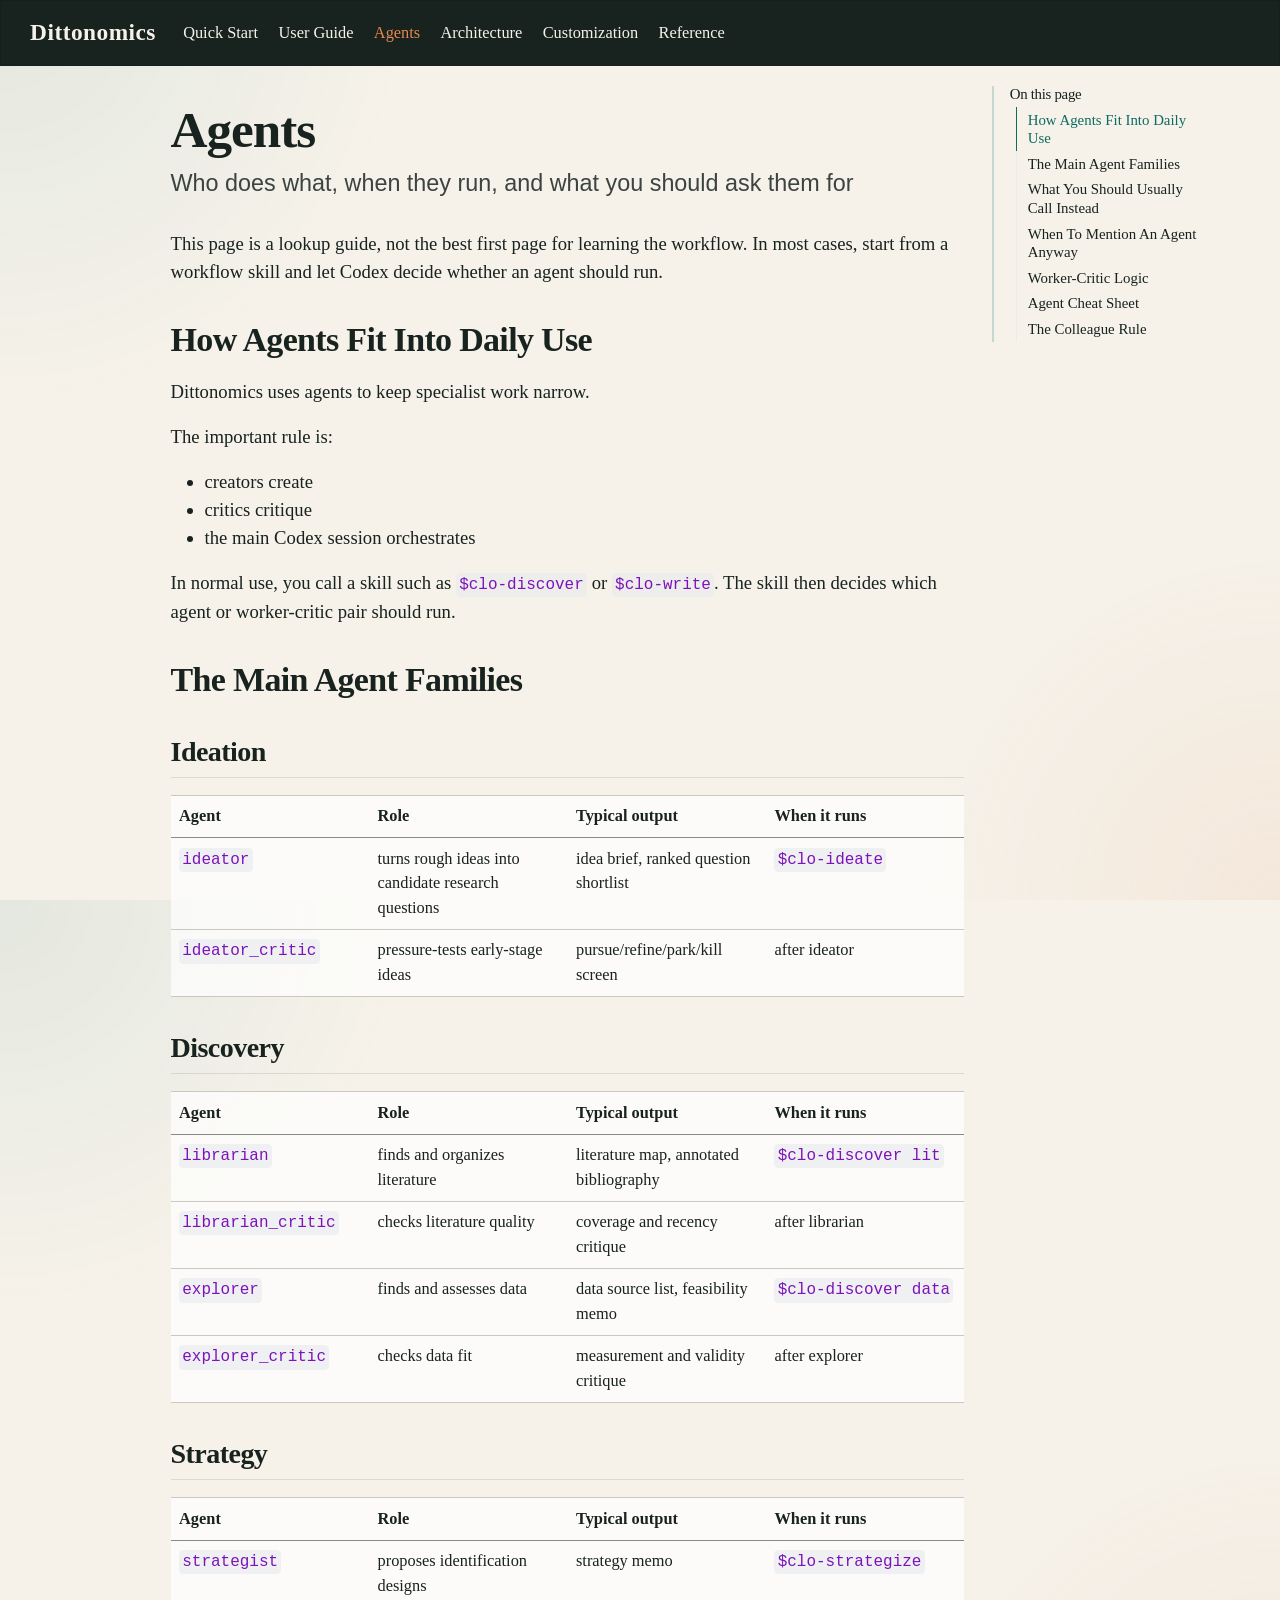
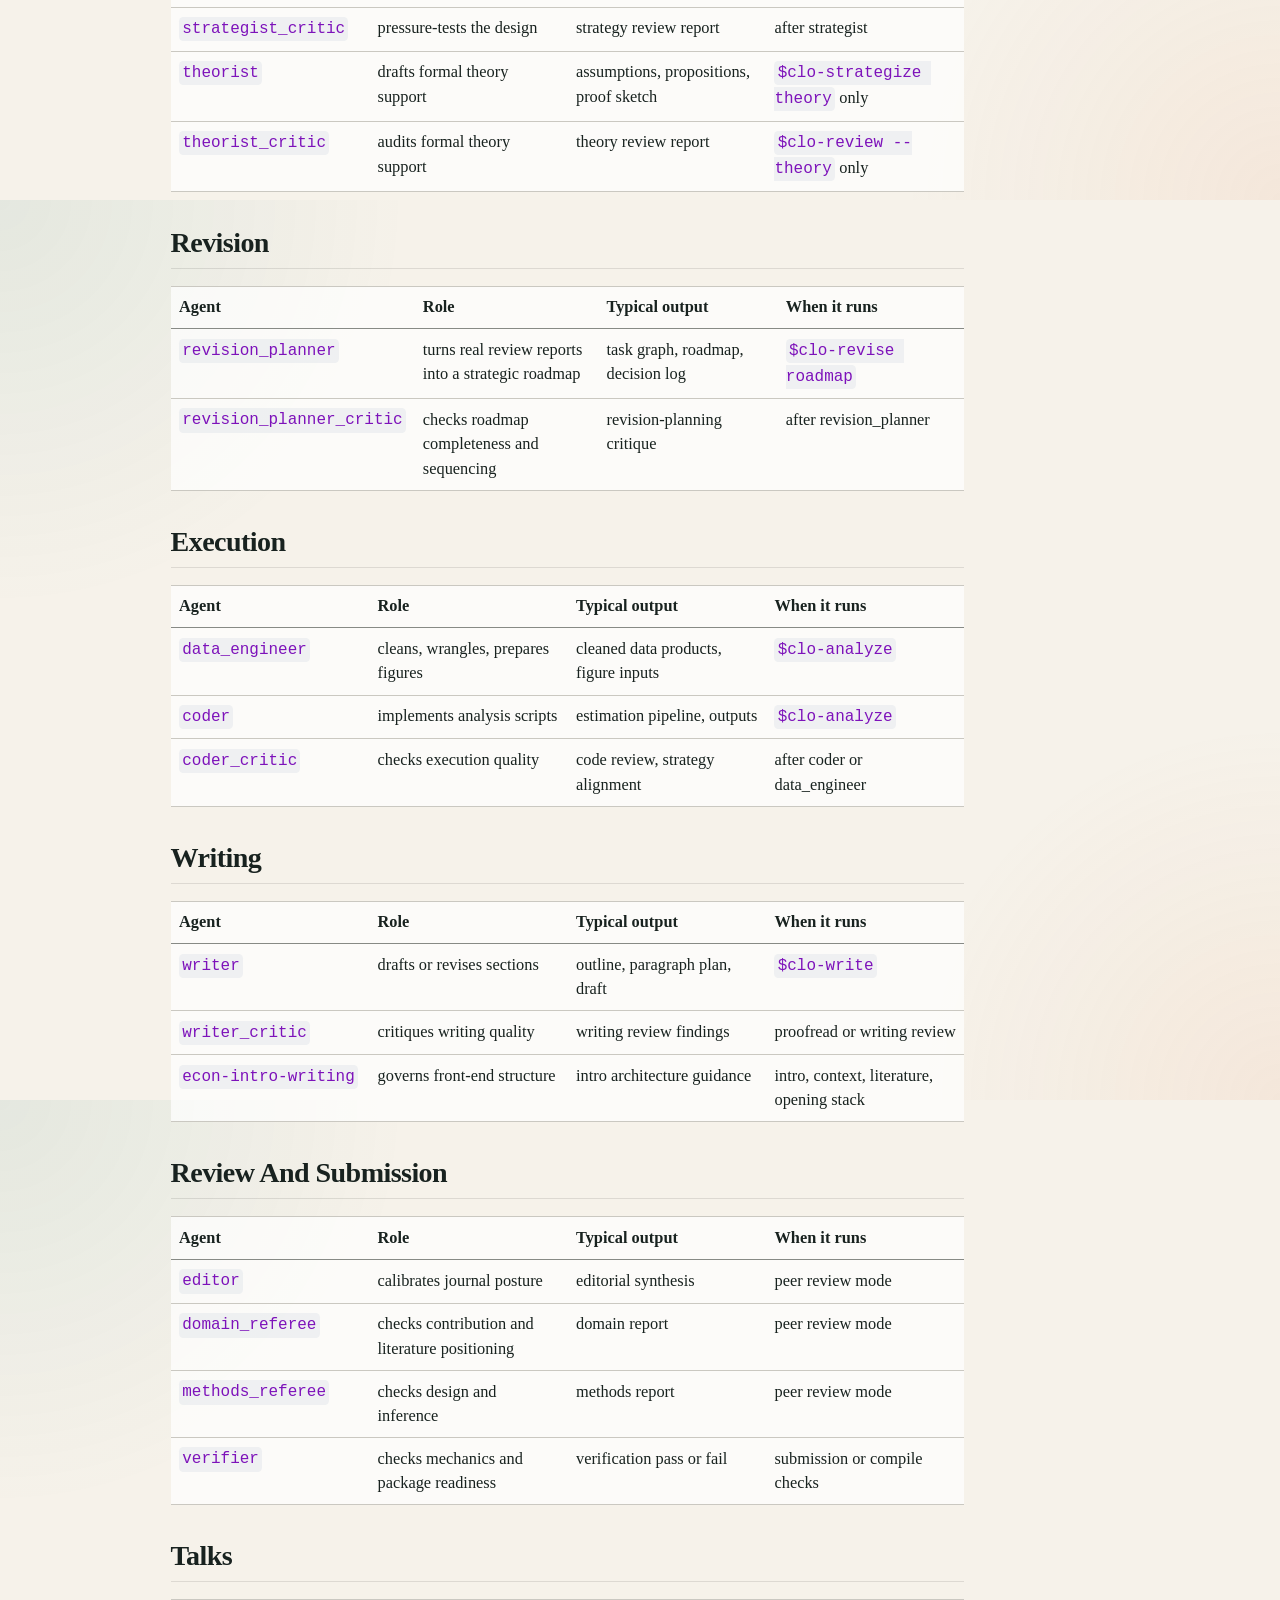
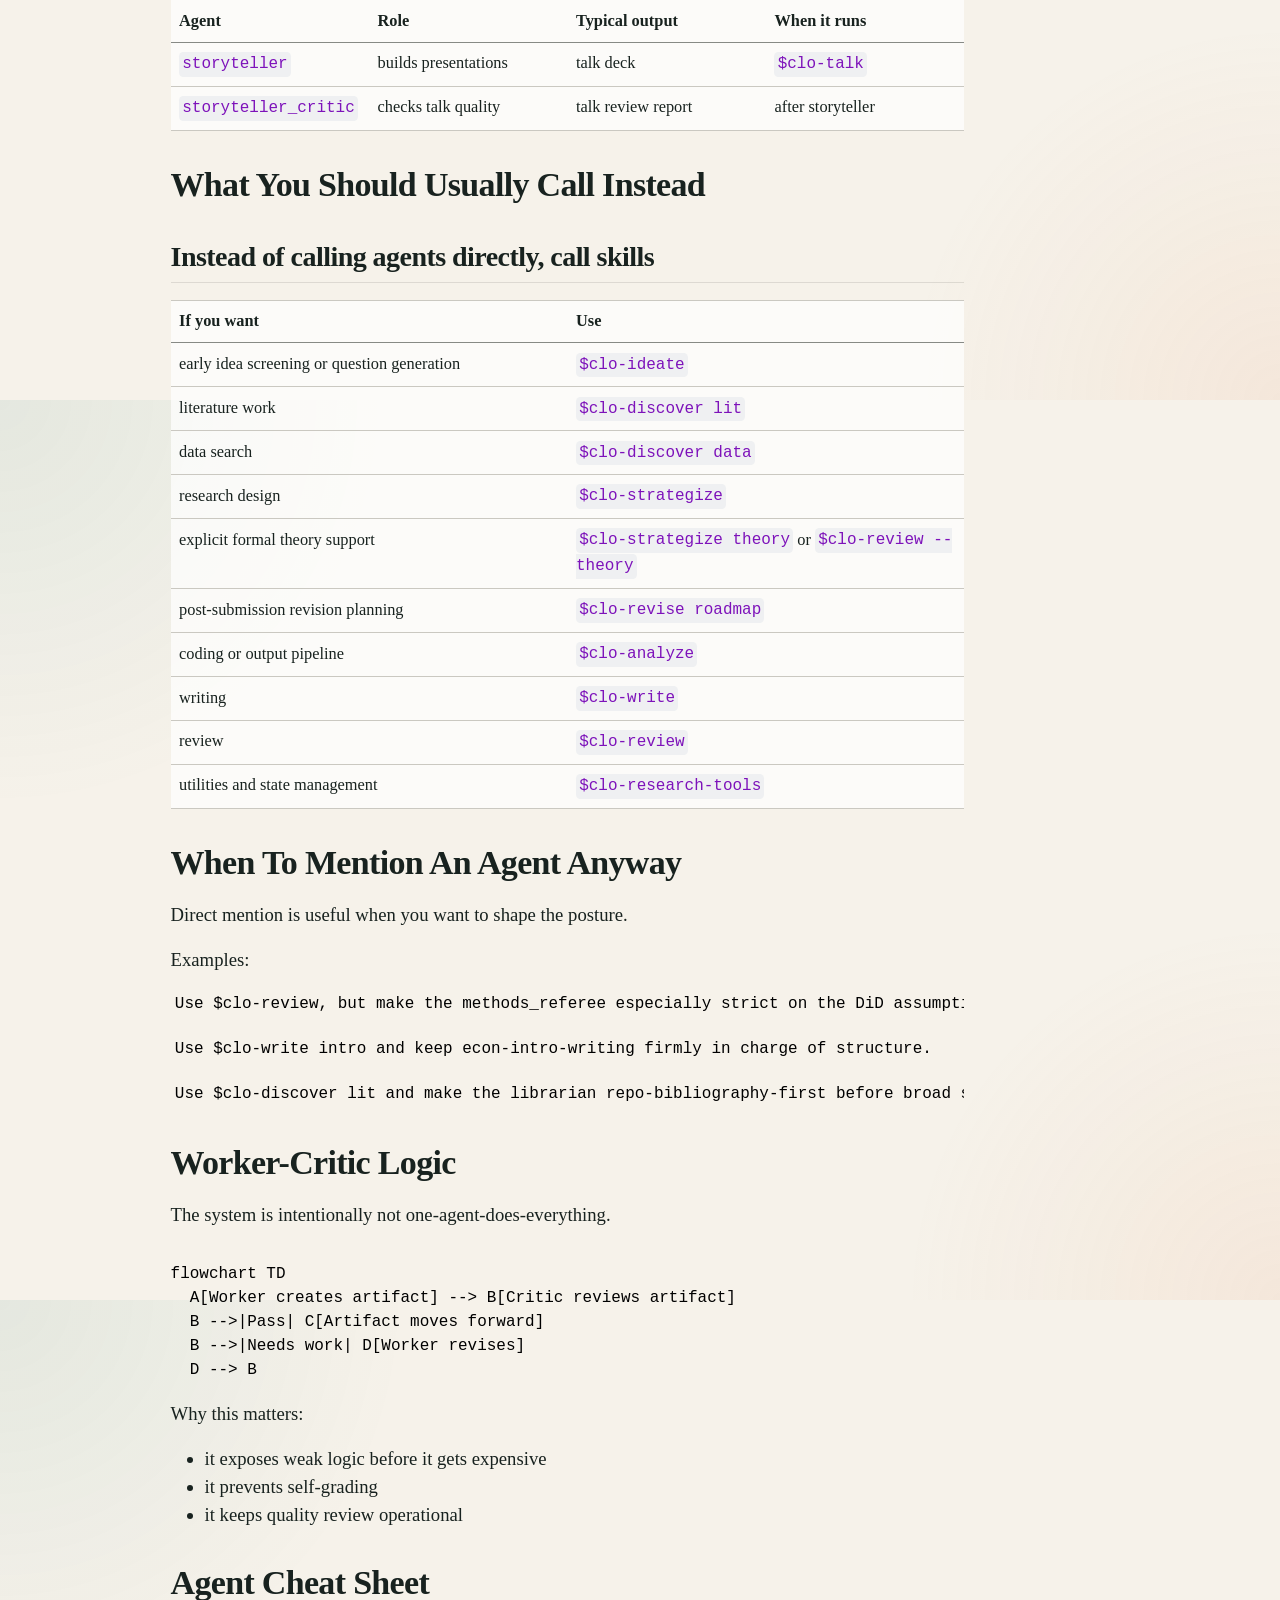
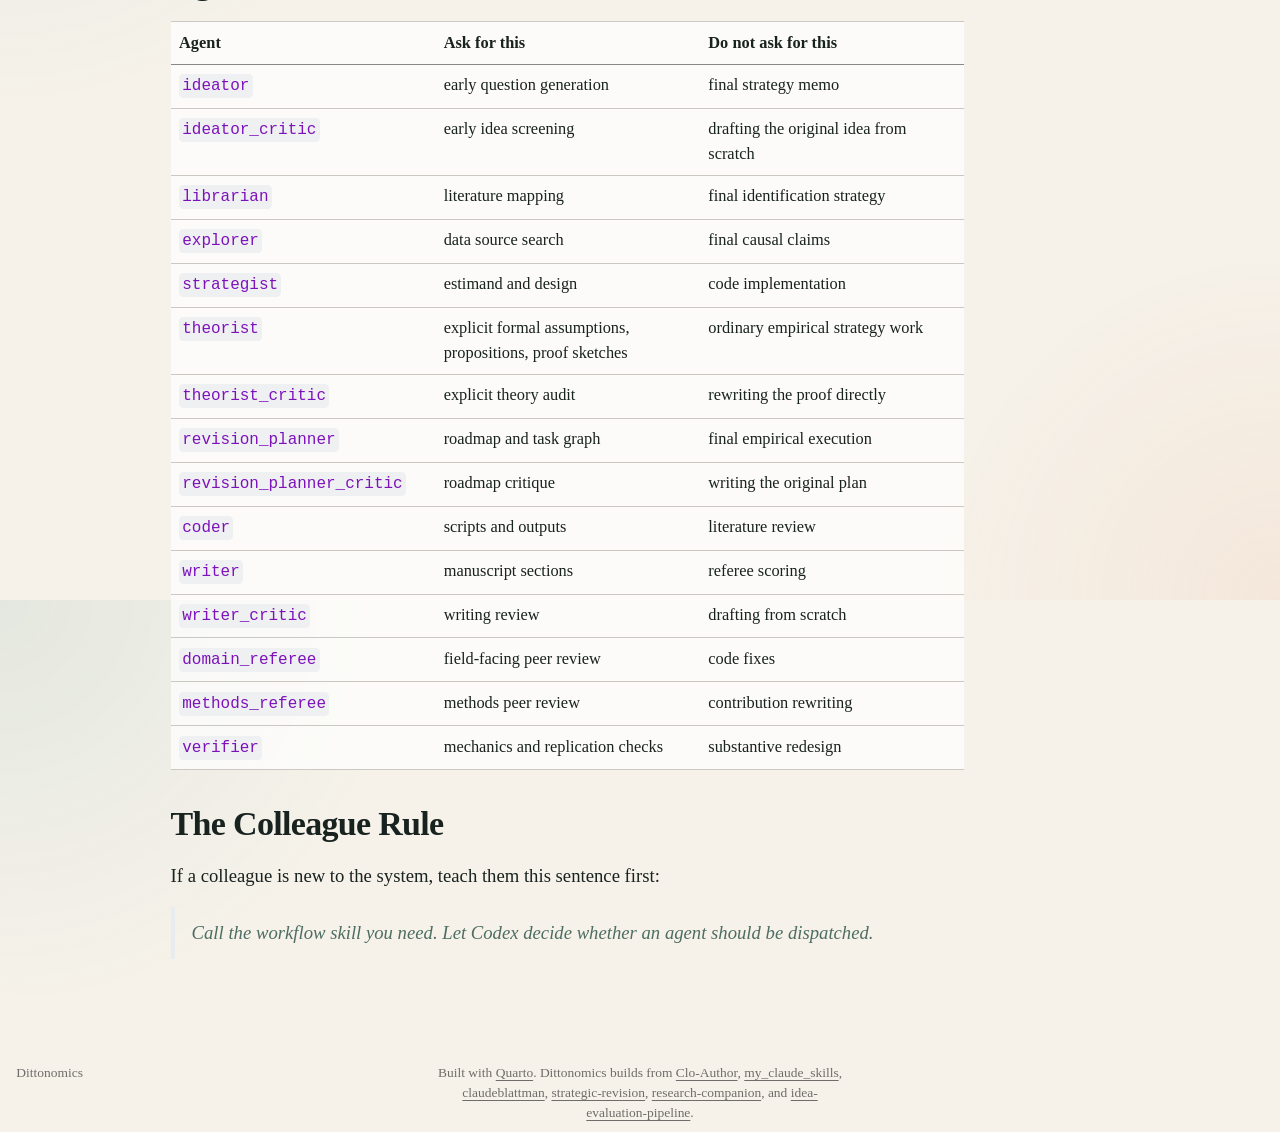
==== docs/agents.html @ f36717cc "workflow: sync useful clo-author 26.05 updates" ====
<!DOCTYPE html>
<html xmlns="http://www.w3.org/1999/xhtml" lang="en" xml:lang="en"><head>

<meta charset="utf-8">
<meta name="generator" content="quarto-1.9.36">

<meta name="viewport" content="width=device-width, initial-scale=1.0, user-scalable=yes">


<title>Agents – Dittonomics</title>
<style>
/* Default styles provided by pandoc.
** See https://pandoc.org/MANUAL.html#variables-for-html for config info.
*/
code{white-space: pre-wrap;}
span.smallcaps{font-variant: small-caps;}
div.columns{display: flex; gap: min(4vw, 1.5em);}
div.column{flex: auto; overflow-x: auto;}
div.hanging-indent{margin-left: 1.5em; text-indent: -1.5em;}
ul.task-list{list-style: none;}
ul.task-list li input[type="checkbox"] {
  width: 0.8em;
  margin: 0 0.8em 0.2em -1em; /* quarto-specific, see https://github.com/quarto-dev/quarto-cli/issues/4556 */ 
  vertical-align: middle;
}
</style>


<script src="site_libs/quarto-nav/quarto-nav.js"></script>
<script src="site_libs/quarto-nav/headroom.min.js"></script>
<script src="site_libs/clipboard/clipboard.min.js"></script>
<script src="site_libs/quarto-search/autocomplete.umd.js"></script>
<script src="site_libs/quarto-search/fuse.min.js"></script>
<script src="site_libs/quarto-search/quarto-search.js"></script>
<meta name="quarto:offset" content="./">
<script src="site_libs/quarto-html/quarto.js" type="module"></script>
<script src="site_libs/quarto-html/tabsets/tabsets.js" type="module"></script>
<script src="site_libs/quarto-html/popper.min.js"></script>
<script src="site_libs/quarto-html/tippy.umd.min.js"></script>
<script src="site_libs/quarto-html/anchor.min.js"></script>
<link href="site_libs/quarto-html/tippy.css" rel="stylesheet">
<link href="site_libs/quarto-html/quarto-syntax-highlighting-845c23b38eaddc0f92fda52bfe77a8c8.css" rel="stylesheet" id="quarto-text-highlighting-styles">
<script src="site_libs/bootstrap/bootstrap.min.js"></script>
<link href="site_libs/bootstrap/bootstrap-icons.css" rel="stylesheet">
<link href="site_libs/bootstrap/bootstrap-f2544b522ae4f90207191d434467a2a9.min.css" rel="stylesheet" append-hash="true" id="quarto-bootstrap" data-mode="light">
<script id="quarto-search-options" type="application/json">{
  "location": "navbar",
  "copy-button": false,
  "collapse-after": 3,
  "panel-placement": "end",
  "type": "overlay",
  "limit": 50,
  "keyboard-shortcut": [
    "f",
    "/",
    "s"
  ],
  "show-item-context": false,
  "language": {
    "search-no-results-text": "No results",
    "search-matching-documents-text": "matching documents",
    "search-copy-link-title": "Copy link to search",
    "search-hide-matches-text": "Hide additional matches",
    "search-more-match-text": "more match in this document",
    "search-more-matches-text": "more matches in this document",
    "search-clear-button-title": "Clear",
    "search-text-placeholder": "",
    "search-detached-cancel-button-title": "Cancel",
    "search-submit-button-title": "Submit",
    "search-label": "Search"
  }
}</script>
<style>html{ scroll-behavior: smooth; }</style>
<script src="site_libs/quarto-diagram/mermaid.min.js"></script>
<script src="site_libs/quarto-diagram/mermaid-init.js"></script>
<link href="site_libs/quarto-diagram/mermaid.css" rel="stylesheet">


</head>

<body class="nav-fixed quarto-light">

<div id="quarto-search-results"></div>
  <header id="quarto-header" class="headroom fixed-top">
    <nav class="navbar navbar-expand-lg " data-bs-theme="dark">
      <div class="navbar-container container-fluid">
      <div class="navbar-brand-container mx-auto">
    <a class="navbar-brand" href="./index.html">
    <span class="navbar-title">Dittonomics</span>
    </a>
  </div>
            <div id="quarto-search" class="" title="Search"></div>
          <button class="navbar-toggler" type="button" data-bs-toggle="collapse" data-bs-target="#navbarCollapse" aria-controls="navbarCollapse" role="menu" aria-expanded="false" aria-label="Toggle navigation" onclick="if (window.quartoToggleHeadroom) { window.quartoToggleHeadroom(); }">
  <span class="navbar-toggler-icon"></span>
</button>
          <div class="collapse navbar-collapse" id="navbarCollapse">
            <ul class="navbar-nav navbar-nav-scroll me-auto">
  <li class="nav-item">
    <a class="nav-link" href="./index.html"> 
<span class="menu-text">Quick Start</span></a>
  </li>  
  <li class="nav-item">
    <a class="nav-link" href="./user-guide.html"> 
<span class="menu-text">User Guide</span></a>
  </li>  
  <li class="nav-item">
    <a class="nav-link active" href="./agents.html" aria-current="page"> 
<span class="menu-text">Agents</span></a>
  </li>  
  <li class="nav-item">
    <a class="nav-link" href="./architecture.html"> 
<span class="menu-text">Architecture</span></a>
  </li>  
  <li class="nav-item">
    <a class="nav-link" href="./customization.html"> 
<span class="menu-text">Customization</span></a>
  </li>  
  <li class="nav-item">
    <a class="nav-link" href="./reference.html"> 
<span class="menu-text">Reference</span></a>
  </li>  
</ul>
            <ul class="navbar-nav navbar-nav-scroll ms-auto">
  <li class="nav-item compact">
    <a class="nav-link" href="https://github.com/sebastianritterg/dittonomics"> <i class="bi bi-github" role="img">
</i> 
<span class="menu-text"></span></a>
  </li>  
</ul>
          </div> <!-- /navcollapse -->
            <div class="quarto-navbar-tools">
</div>
      </div> <!-- /container-fluid -->
    </nav>
</header>
<!-- content -->
<div id="quarto-content" class="quarto-container page-columns page-rows-contents page-layout-article page-navbar">
<!-- sidebar -->
<!-- margin-sidebar -->
    <div id="quarto-margin-sidebar" class="sidebar margin-sidebar">
        <nav id="TOC" role="doc-toc" class="toc-active">
    <h2 id="toc-title">On this page</h2>
   
  <ul>
  <li><a href="#how-agents-fit-into-daily-use" id="toc-how-agents-fit-into-daily-use" class="nav-link active" data-scroll-target="#how-agents-fit-into-daily-use">How Agents Fit Into Daily Use</a></li>
  <li><a href="#the-main-agent-families" id="toc-the-main-agent-families" class="nav-link" data-scroll-target="#the-main-agent-families">The Main Agent Families</a>
  <ul class="collapse">
  <li><a href="#ideation" id="toc-ideation" class="nav-link" data-scroll-target="#ideation">Ideation</a></li>
  <li><a href="#discovery" id="toc-discovery" class="nav-link" data-scroll-target="#discovery">Discovery</a></li>
  <li><a href="#strategy" id="toc-strategy" class="nav-link" data-scroll-target="#strategy">Strategy</a></li>
  <li><a href="#revision" id="toc-revision" class="nav-link" data-scroll-target="#revision">Revision</a></li>
  <li><a href="#execution" id="toc-execution" class="nav-link" data-scroll-target="#execution">Execution</a></li>
  <li><a href="#writing" id="toc-writing" class="nav-link" data-scroll-target="#writing">Writing</a></li>
  <li><a href="#review-and-submission" id="toc-review-and-submission" class="nav-link" data-scroll-target="#review-and-submission">Review And Submission</a></li>
  <li><a href="#talks" id="toc-talks" class="nav-link" data-scroll-target="#talks">Talks</a></li>
  </ul></li>
  <li><a href="#what-you-should-usually-call-instead" id="toc-what-you-should-usually-call-instead" class="nav-link" data-scroll-target="#what-you-should-usually-call-instead">What You Should Usually Call Instead</a>
  <ul class="collapse">
  <li><a href="#instead-of-calling-agents-directly-call-skills" id="toc-instead-of-calling-agents-directly-call-skills" class="nav-link" data-scroll-target="#instead-of-calling-agents-directly-call-skills">Instead of calling agents directly, call skills</a></li>
  </ul></li>
  <li><a href="#when-to-mention-an-agent-anyway" id="toc-when-to-mention-an-agent-anyway" class="nav-link" data-scroll-target="#when-to-mention-an-agent-anyway">When To Mention An Agent Anyway</a></li>
  <li><a href="#worker-critic-logic" id="toc-worker-critic-logic" class="nav-link" data-scroll-target="#worker-critic-logic">Worker-Critic Logic</a></li>
  <li><a href="#agent-cheat-sheet" id="toc-agent-cheat-sheet" class="nav-link" data-scroll-target="#agent-cheat-sheet">Agent Cheat Sheet</a></li>
  <li><a href="#the-colleague-rule" id="toc-the-colleague-rule" class="nav-link" data-scroll-target="#the-colleague-rule">The Colleague Rule</a></li>
  </ul>
</nav>
    </div>
<!-- main -->
<main class="content" id="quarto-document-content">

<header id="title-block-header" class="quarto-title-block default">
<div class="quarto-title">
<h1 class="title">Agents</h1>
<p class="subtitle lead">Who does what, when they run, and what you should ask them for</p>
</div>



<div class="quarto-title-meta">

    
  
    
  </div>
  


</header>


<p>This page is a lookup guide, not the best first page for learning the workflow. In most cases, start from a workflow skill and let Codex decide whether an agent should run.</p>
<section id="how-agents-fit-into-daily-use" class="level1">
<h1>How Agents Fit Into Daily Use</h1>
<p>Dittonomics uses agents to keep specialist work narrow.</p>
<p>The important rule is:</p>
<ul>
<li>creators create</li>
<li>critics critique</li>
<li>the main Codex session orchestrates</li>
</ul>
<p>In normal use, you call a skill such as <code>$clo-discover</code> or <code>$clo-write</code>. The skill then decides which agent or worker-critic pair should run.</p>
</section>
<section id="the-main-agent-families" class="level1">
<h1>The Main Agent Families</h1>
<section id="ideation" class="level2">
<h2 class="anchored" data-anchor-id="ideation">Ideation</h2>
<table class="caption-top table">
<colgroup>
<col style="width: 25%">
<col style="width: 25%">
<col style="width: 25%">
<col style="width: 25%">
</colgroup>
<thead>
<tr class="header">
<th>Agent</th>
<th>Role</th>
<th>Typical output</th>
<th>When it runs</th>
</tr>
</thead>
<tbody>
<tr class="odd">
<td><code>ideator</code></td>
<td>turns rough ideas into candidate research questions</td>
<td>idea brief, ranked question shortlist</td>
<td><code>$clo-ideate</code></td>
</tr>
<tr class="even">
<td><code>ideator_critic</code></td>
<td>pressure-tests early-stage ideas</td>
<td>pursue/refine/park/kill screen</td>
<td>after ideator</td>
</tr>
</tbody>
</table>
</section>
<section id="discovery" class="level2">
<h2 class="anchored" data-anchor-id="discovery">Discovery</h2>
<table class="caption-top table">
<colgroup>
<col style="width: 25%">
<col style="width: 25%">
<col style="width: 25%">
<col style="width: 25%">
</colgroup>
<thead>
<tr class="header">
<th>Agent</th>
<th>Role</th>
<th>Typical output</th>
<th>When it runs</th>
</tr>
</thead>
<tbody>
<tr class="odd">
<td><code>librarian</code></td>
<td>finds and organizes literature</td>
<td>literature map, annotated bibliography</td>
<td><code>$clo-discover lit</code></td>
</tr>
<tr class="even">
<td><code>librarian_critic</code></td>
<td>checks literature quality</td>
<td>coverage and recency critique</td>
<td>after librarian</td>
</tr>
<tr class="odd">
<td><code>explorer</code></td>
<td>finds and assesses data</td>
<td>data source list, feasibility memo</td>
<td><code>$clo-discover data</code></td>
</tr>
<tr class="even">
<td><code>explorer_critic</code></td>
<td>checks data fit</td>
<td>measurement and validity critique</td>
<td>after explorer</td>
</tr>
</tbody>
</table>
</section>
<section id="strategy" class="level2">
<h2 class="anchored" data-anchor-id="strategy">Strategy</h2>
<table class="caption-top table">
<colgroup>
<col style="width: 25%">
<col style="width: 25%">
<col style="width: 25%">
<col style="width: 25%">
</colgroup>
<thead>
<tr class="header">
<th>Agent</th>
<th>Role</th>
<th>Typical output</th>
<th>When it runs</th>
</tr>
</thead>
<tbody>
<tr class="odd">
<td><code>strategist</code></td>
<td>proposes identification designs</td>
<td>strategy memo</td>
<td><code>$clo-strategize</code></td>
</tr>
<tr class="even">
<td><code>strategist_critic</code></td>
<td>pressure-tests the design</td>
<td>strategy review report</td>
<td>after strategist</td>
</tr>
<tr class="odd">
<td><code>theorist</code></td>
<td>drafts formal theory support</td>
<td>assumptions, propositions, proof sketch</td>
<td><code>$clo-strategize theory</code> only</td>
</tr>
<tr class="even">
<td><code>theorist_critic</code></td>
<td>audits formal theory support</td>
<td>theory review report</td>
<td><code>$clo-review --theory</code> only</td>
</tr>
</tbody>
</table>
</section>
<section id="revision" class="level2">
<h2 class="anchored" data-anchor-id="revision">Revision</h2>
<table class="caption-top table">
<colgroup>
<col style="width: 25%">
<col style="width: 25%">
<col style="width: 25%">
<col style="width: 25%">
</colgroup>
<thead>
<tr class="header">
<th>Agent</th>
<th>Role</th>
<th>Typical output</th>
<th>When it runs</th>
</tr>
</thead>
<tbody>
<tr class="odd">
<td><code>revision_planner</code></td>
<td>turns real review reports into a strategic roadmap</td>
<td>task graph, roadmap, decision log</td>
<td><code>$clo-revise roadmap</code></td>
</tr>
<tr class="even">
<td><code>revision_planner_critic</code></td>
<td>checks roadmap completeness and sequencing</td>
<td>revision-planning critique</td>
<td>after revision_planner</td>
</tr>
</tbody>
</table>
</section>
<section id="execution" class="level2">
<h2 class="anchored" data-anchor-id="execution">Execution</h2>
<table class="caption-top table">
<colgroup>
<col style="width: 25%">
<col style="width: 25%">
<col style="width: 25%">
<col style="width: 25%">
</colgroup>
<thead>
<tr class="header">
<th>Agent</th>
<th>Role</th>
<th>Typical output</th>
<th>When it runs</th>
</tr>
</thead>
<tbody>
<tr class="odd">
<td><code>data_engineer</code></td>
<td>cleans, wrangles, prepares figures</td>
<td>cleaned data products, figure inputs</td>
<td><code>$clo-analyze</code></td>
</tr>
<tr class="even">
<td><code>coder</code></td>
<td>implements analysis scripts</td>
<td>estimation pipeline, outputs</td>
<td><code>$clo-analyze</code></td>
</tr>
<tr class="odd">
<td><code>coder_critic</code></td>
<td>checks execution quality</td>
<td>code review, strategy alignment</td>
<td>after coder or data_engineer</td>
</tr>
</tbody>
</table>
</section>
<section id="writing" class="level2">
<h2 class="anchored" data-anchor-id="writing">Writing</h2>
<table class="caption-top table">
<colgroup>
<col style="width: 25%">
<col style="width: 25%">
<col style="width: 25%">
<col style="width: 25%">
</colgroup>
<thead>
<tr class="header">
<th>Agent</th>
<th>Role</th>
<th>Typical output</th>
<th>When it runs</th>
</tr>
</thead>
<tbody>
<tr class="odd">
<td><code>writer</code></td>
<td>drafts or revises sections</td>
<td>outline, paragraph plan, draft</td>
<td><code>$clo-write</code></td>
</tr>
<tr class="even">
<td><code>writer_critic</code></td>
<td>critiques writing quality</td>
<td>writing review findings</td>
<td>proofread or writing review</td>
</tr>
<tr class="odd">
<td><code>econ-intro-writing</code></td>
<td>governs front-end structure</td>
<td>intro architecture guidance</td>
<td>intro, context, literature, opening stack</td>
</tr>
</tbody>
</table>
</section>
<section id="review-and-submission" class="level2">
<h2 class="anchored" data-anchor-id="review-and-submission">Review And Submission</h2>
<table class="caption-top table">
<colgroup>
<col style="width: 25%">
<col style="width: 25%">
<col style="width: 25%">
<col style="width: 25%">
</colgroup>
<thead>
<tr class="header">
<th>Agent</th>
<th>Role</th>
<th>Typical output</th>
<th>When it runs</th>
</tr>
</thead>
<tbody>
<tr class="odd">
<td><code>editor</code></td>
<td>calibrates journal posture</td>
<td>editorial synthesis</td>
<td>peer review mode</td>
</tr>
<tr class="even">
<td><code>domain_referee</code></td>
<td>checks contribution and literature positioning</td>
<td>domain report</td>
<td>peer review mode</td>
</tr>
<tr class="odd">
<td><code>methods_referee</code></td>
<td>checks design and inference</td>
<td>methods report</td>
<td>peer review mode</td>
</tr>
<tr class="even">
<td><code>verifier</code></td>
<td>checks mechanics and package readiness</td>
<td>verification pass or fail</td>
<td>submission or compile checks</td>
</tr>
</tbody>
</table>
</section>
<section id="talks" class="level2">
<h2 class="anchored" data-anchor-id="talks">Talks</h2>
<table class="caption-top table">
<colgroup>
<col style="width: 25%">
<col style="width: 25%">
<col style="width: 25%">
<col style="width: 25%">
</colgroup>
<thead>
<tr class="header">
<th>Agent</th>
<th>Role</th>
<th>Typical output</th>
<th>When it runs</th>
</tr>
</thead>
<tbody>
<tr class="odd">
<td><code>storyteller</code></td>
<td>builds presentations</td>
<td>talk deck</td>
<td><code>$clo-talk</code></td>
</tr>
<tr class="even">
<td><code>storyteller_critic</code></td>
<td>checks talk quality</td>
<td>talk review report</td>
<td>after storyteller</td>
</tr>
</tbody>
</table>
</section>
</section>
<section id="what-you-should-usually-call-instead" class="level1">
<h1>What You Should Usually Call Instead</h1>
<section id="instead-of-calling-agents-directly-call-skills" class="level2">
<h2 class="anchored" data-anchor-id="instead-of-calling-agents-directly-call-skills">Instead of calling agents directly, call skills</h2>
<table class="caption-top table">
<colgroup>
<col style="width: 50%">
<col style="width: 50%">
</colgroup>
<thead>
<tr class="header">
<th>If you want</th>
<th>Use</th>
</tr>
</thead>
<tbody>
<tr class="odd">
<td>early idea screening or question generation</td>
<td><code>$clo-ideate</code></td>
</tr>
<tr class="even">
<td>literature work</td>
<td><code>$clo-discover lit</code></td>
</tr>
<tr class="odd">
<td>data search</td>
<td><code>$clo-discover data</code></td>
</tr>
<tr class="even">
<td>research design</td>
<td><code>$clo-strategize</code></td>
</tr>
<tr class="odd">
<td>explicit formal theory support</td>
<td><code>$clo-strategize theory</code> or <code>$clo-review --theory</code></td>
</tr>
<tr class="even">
<td>post-submission revision planning</td>
<td><code>$clo-revise roadmap</code></td>
</tr>
<tr class="odd">
<td>coding or output pipeline</td>
<td><code>$clo-analyze</code></td>
</tr>
<tr class="even">
<td>writing</td>
<td><code>$clo-write</code></td>
</tr>
<tr class="odd">
<td>review</td>
<td><code>$clo-review</code></td>
</tr>
<tr class="even">
<td>utilities and state management</td>
<td><code>$clo-research-tools</code></td>
</tr>
</tbody>
</table>
</section>
</section>
<section id="when-to-mention-an-agent-anyway" class="level1">
<h1>When To Mention An Agent Anyway</h1>
<p>Direct mention is useful when you want to shape the posture.</p>
<p>Examples:</p>
<pre class="text"><code>Use $clo-review, but make the methods_referee especially strict on the DiD assumptions.</code></pre>
<pre class="text"><code>Use $clo-write intro and keep econ-intro-writing firmly in charge of structure.</code></pre>
<pre class="text"><code>Use $clo-discover lit and make the librarian repo-bibliography-first before broad search.</code></pre>
</section>
<section id="worker-critic-logic" class="level1">
<h1>Worker-Critic Logic</h1>
<p>The system is intentionally not one-agent-does-everything.</p>
<div class="cell" data-layout-align="default">
<div class="cell-output-display">
<div>
<p></p><figure class="figure"><p></p>
<div>
<pre class="mermaid mermaid-js">flowchart TD
  A[Worker creates artifact] --&gt; B[Critic reviews artifact]
  B --&gt;|Pass| C[Artifact moves forward]
  B --&gt;|Needs work| D[Worker revises]
  D --&gt; B
</pre>
</div>
<p></p></figure><p></p>
</div>
</div>
</div>
<p>Why this matters:</p>
<ul>
<li>it exposes weak logic before it gets expensive</li>
<li>it prevents self-grading</li>
<li>it keeps quality review operational</li>
</ul>
</section>
<section id="agent-cheat-sheet" class="level1">
<h1>Agent Cheat Sheet</h1>
<table class="caption-top table">
<colgroup>
<col style="width: 33%">
<col style="width: 33%">
<col style="width: 33%">
</colgroup>
<thead>
<tr class="header">
<th>Agent</th>
<th>Ask for this</th>
<th>Do not ask for this</th>
</tr>
</thead>
<tbody>
<tr class="odd">
<td><code>ideator</code></td>
<td>early question generation</td>
<td>final strategy memo</td>
</tr>
<tr class="even">
<td><code>ideator_critic</code></td>
<td>early idea screening</td>
<td>drafting the original idea from scratch</td>
</tr>
<tr class="odd">
<td><code>librarian</code></td>
<td>literature mapping</td>
<td>final identification strategy</td>
</tr>
<tr class="even">
<td><code>explorer</code></td>
<td>data source search</td>
<td>final causal claims</td>
</tr>
<tr class="odd">
<td><code>strategist</code></td>
<td>estimand and design</td>
<td>code implementation</td>
</tr>
<tr class="even">
<td><code>theorist</code></td>
<td>explicit formal assumptions, propositions, proof sketches</td>
<td>ordinary empirical strategy work</td>
</tr>
<tr class="odd">
<td><code>theorist_critic</code></td>
<td>explicit theory audit</td>
<td>rewriting the proof directly</td>
</tr>
<tr class="even">
<td><code>revision_planner</code></td>
<td>roadmap and task graph</td>
<td>final empirical execution</td>
</tr>
<tr class="odd">
<td><code>revision_planner_critic</code></td>
<td>roadmap critique</td>
<td>writing the original plan</td>
</tr>
<tr class="even">
<td><code>coder</code></td>
<td>scripts and outputs</td>
<td>literature review</td>
</tr>
<tr class="odd">
<td><code>writer</code></td>
<td>manuscript sections</td>
<td>referee scoring</td>
</tr>
<tr class="even">
<td><code>writer_critic</code></td>
<td>writing review</td>
<td>drafting from scratch</td>
</tr>
<tr class="odd">
<td><code>domain_referee</code></td>
<td>field-facing peer review</td>
<td>code fixes</td>
</tr>
<tr class="even">
<td><code>methods_referee</code></td>
<td>methods peer review</td>
<td>contribution rewriting</td>
</tr>
<tr class="odd">
<td><code>verifier</code></td>
<td>mechanics and replication checks</td>
<td>substantive redesign</td>
</tr>
</tbody>
</table>
</section>
<section id="the-colleague-rule" class="level1">
<h1>The Colleague Rule</h1>
<p>If a colleague is new to the system, teach them this sentence first:</p>
<blockquote class="blockquote">
<p>Call the workflow skill you need. Let Codex decide whether an agent should be dispatched.</p>
</blockquote>


</section>

</main> <!-- /main -->
<script id="quarto-html-after-body" type="application/javascript">
  window.document.addEventListener("DOMContentLoaded", function (event) {
    const icon = "";
    const anchorJS = new window.AnchorJS();
    anchorJS.options = {
      placement: 'right',
      icon: icon
    };
    anchorJS.add('.anchored');
    const isCodeAnnotation = (el) => {
      for (const clz of el.classList) {
        if (clz.startsWith('code-annotation-')) {                     
          return true;
        }
      }
      return false;
    }
    const onCopySuccess = function(e) {
      // button target
      const button = e.trigger;
      // don't keep focus
      button.blur();
      // flash "checked"
      button.classList.add('code-copy-button-checked');
      var currentTitle = button.getAttribute("title");
      button.setAttribute("title", "Copied!");
      let tooltip;
      if (window.bootstrap) {
        button.setAttribute("data-bs-toggle", "tooltip");
        button.setAttribute("data-bs-placement", "left");
        button.setAttribute("data-bs-title", "Copied!");
        tooltip = new bootstrap.Tooltip(button, 
          { trigger: "manual", 
            customClass: "code-copy-button-tooltip",
            offset: [0, -8]});
        tooltip.show();    
      }
      setTimeout(function() {
        if (tooltip) {
          tooltip.hide();
          button.removeAttribute("data-bs-title");
          button.removeAttribute("data-bs-toggle");
          button.removeAttribute("data-bs-placement");
        }
        button.setAttribute("title", currentTitle);
        button.classList.remove('code-copy-button-checked');
      }, 1000);
      // clear code selection
      e.clearSelection();
    }
    const getTextToCopy = function(trigger) {
      const outerScaffold = trigger.parentElement.cloneNode(true);
      const codeEl = outerScaffold.querySelector('code');
      for (const childEl of codeEl.children) {
        if (isCodeAnnotation(childEl)) {
          childEl.remove();
        }
      }
      return codeEl.innerText;
    }
    const clipboard = new window.ClipboardJS('.code-copy-button:not([data-in-quarto-modal])', {
      text: getTextToCopy
    });
    clipboard.on('success', onCopySuccess);
    if (window.document.getElementById('quarto-embedded-source-code-modal')) {
      const clipboardModal = new window.ClipboardJS('.code-copy-button[data-in-quarto-modal]', {
        text: getTextToCopy,
        container: window.document.getElementById('quarto-embedded-source-code-modal')
      });
      clipboardModal.on('success', onCopySuccess);
    }
      var localhostRegex = new RegExp(/^(?:http|https):\/\/localhost\:?[0-9]*\//);
      var mailtoRegex = new RegExp(/^mailto:/);
        var filterRegex = new RegExp("https:\/\/sebastianritterg\.github\.io\/dittonomics\/");
      var isInternal = (href) => {
          return filterRegex.test(href) || localhostRegex.test(href) || mailtoRegex.test(href);
      }
      // Inspect non-navigation links and adorn them if external
     var links = window.document.querySelectorAll('a[href]:not(.nav-link):not(.navbar-brand):not(.toc-action):not(.sidebar-link):not(.sidebar-item-toggle):not(.pagination-link):not(.no-external):not([aria-hidden]):not(.dropdown-item):not(.quarto-navigation-tool):not(.about-link)');
      for (var i=0; i<links.length; i++) {
        const link = links[i];
        if (!isInternal(link.href)) {
          // undo the damage that might have been done by quarto-nav.js in the case of
          // links that we want to consider external
          if (link.dataset.originalHref !== undefined) {
            link.href = link.dataset.originalHref;
          }
        }
      }
    function tippyHover(el, contentFn, onTriggerFn, onUntriggerFn) {
      const config = {
        allowHTML: true,
        maxWidth: 500,
        delay: 100,
        arrow: false,
        appendTo: function(el) {
            return el.parentElement;
        },
        interactive: true,
        interactiveBorder: 10,
        theme: 'quarto',
        placement: 'bottom-start',
      };
      if (contentFn) {
        config.content = contentFn;
      }
      if (onTriggerFn) {
        config.onTrigger = onTriggerFn;
      }
      if (onUntriggerFn) {
        config.onUntrigger = onUntriggerFn;
      }
      window.tippy(el, config); 
    }
    const noterefs = window.document.querySelectorAll('a[role="doc-noteref"]');
    for (var i=0; i<noterefs.length; i++) {
      const ref = noterefs[i];
      tippyHover(ref, function() {
        // use id or data attribute instead here
        let href = ref.getAttribute('data-footnote-href') || ref.getAttribute('href');
        try { href = new URL(href).hash; } catch {}
        const id = href.replace(/^#\/?/, "");
        const note = window.document.getElementById(id);
        if (note) {
          return note.innerHTML;
        } else {
          return "";
        }
      });
    }
    const xrefs = window.document.querySelectorAll('a.quarto-xref');
    const processXRef = (id, note) => {
      // Strip column container classes
      const stripColumnClz = (el) => {
        el.classList.remove("page-full", "page-columns");
        if (el.children) {
          for (const child of el.children) {
            stripColumnClz(child);
          }
        }
      }
      stripColumnClz(note)
      if (id === null || id.startsWith('sec-')) {
        // Special case sections, only their first couple elements
        const container = document.createElement("div");
        if (note.children && note.children.length > 2) {
          container.appendChild(note.children[0].cloneNode(true));
          for (let i = 1; i < note.children.length; i++) {
            const child = note.children[i];
            if (child.tagName === "P" && child.innerText === "") {
              continue;
            } else {
              container.appendChild(child.cloneNode(true));
              break;
            }
          }
          if (window.Quarto?.typesetMath) {
            window.Quarto.typesetMath(container);
          }
          return container.innerHTML
        } else {
          if (window.Quarto?.typesetMath) {
            window.Quarto.typesetMath(note);
          }
          return note.innerHTML;
        }
      } else {
        // Remove any anchor links if they are present
        const anchorLink = note.querySelector('a.anchorjs-link');
        if (anchorLink) {
          anchorLink.remove();
        }
        if (window.Quarto?.typesetMath) {
          window.Quarto.typesetMath(note);
        }
        if (note.classList.contains("callout")) {
          return note.outerHTML;
        } else {
          return note.innerHTML;
        }
      }
    }
    for (var i=0; i<xrefs.length; i++) {
      const xref = xrefs[i];
      tippyHover(xref, undefined, function(instance) {
        instance.disable();
        let url = xref.getAttribute('href');
        let hash = undefined; 
        if (url.startsWith('#')) {
          hash = url;
        } else {
          try { hash = new URL(url).hash; } catch {}
        }
        if (hash) {
          const id = hash.replace(/^#\/?/, "");
          const note = window.document.getElementById(id);
          if (note !== null) {
            try {
              const html = processXRef(id, note.cloneNode(true));
              instance.setContent(html);
            } finally {
              instance.enable();
              instance.show();
            }
          } else {
            // See if we can fetch this
            fetch(url.split('#')[0])
            .then(res => res.text())
            .then(html => {
              const parser = new DOMParser();
              const htmlDoc = parser.parseFromString(html, "text/html");
              const note = htmlDoc.getElementById(id);
              if (note !== null) {
                const html = processXRef(id, note);
                instance.setContent(html);
              } 
            }).finally(() => {
              instance.enable();
              instance.show();
            });
          }
        } else {
          // See if we can fetch a full url (with no hash to target)
          // This is a special case and we should probably do some content thinning / targeting
          fetch(url)
          .then(res => res.text())
          .then(html => {
            const parser = new DOMParser();
            const htmlDoc = parser.parseFromString(html, "text/html");
            const note = htmlDoc.querySelector('main.content');
            if (note !== null) {
              // This should only happen for chapter cross references
              // (since there is no id in the URL)
              // remove the first header
              if (note.children.length > 0 && note.children[0].tagName === "HEADER") {
                note.children[0].remove();
              }
              const html = processXRef(null, note);
              instance.setContent(html);
            } 
          }).finally(() => {
            instance.enable();
            instance.show();
          });
        }
      }, function(instance) {
      });
    }
        let selectedAnnoteEl;
        const selectorForAnnotation = ( cell, annotation) => {
          let cellAttr = 'data-code-cell="' + cell + '"';
          let lineAttr = 'data-code-annotation="' +  annotation + '"';
          const selector = 'span[' + cellAttr + '][' + lineAttr + ']';
          return selector;
        }
        const selectCodeLines = (annoteEl) => {
          const doc = window.document;
          const targetCell = annoteEl.getAttribute("data-target-cell");
          const targetAnnotation = annoteEl.getAttribute("data-target-annotation");
          const annoteSpan = window.document.querySelector(selectorForAnnotation(targetCell, targetAnnotation));
          const lines = annoteSpan.getAttribute("data-code-lines").split(",");
          const lineIds = lines.map((line) => {
            return targetCell + "-" + line;
          })
          let top = null;
          let height = null;
          let parent = null;
          if (lineIds.length > 0) {
              //compute the position of the single el (top and bottom and make a div)
              const el = window.document.getElementById(lineIds[0]);
              top = el.offsetTop;
              height = el.offsetHeight;
              parent = el.parentElement.parentElement;
            if (lineIds.length > 1) {
              const lastEl = window.document.getElementById(lineIds[lineIds.length - 1]);
              const bottom = lastEl.offsetTop + lastEl.offsetHeight;
              height = bottom - top;
            }
            if (top !== null && height !== null && parent !== null) {
              // cook up a div (if necessary) and position it 
              let div = window.document.getElementById("code-annotation-line-highlight");
              if (div === null) {
                div = window.document.createElement("div");
                div.setAttribute("id", "code-annotation-line-highlight");
                div.style.position = 'absolute';
                parent.appendChild(div);
              }
              div.style.top = top - 2 + "px";
              div.style.height = height + 4 + "px";
              div.style.left = 0;
              let gutterDiv = window.document.getElementById("code-annotation-line-highlight-gutter");
              if (gutterDiv === null) {
                gutterDiv = window.document.createElement("div");
                gutterDiv.setAttribute("id", "code-annotation-line-highlight-gutter");
                gutterDiv.style.position = 'absolute';
                const codeCell = window.document.getElementById(targetCell);
                const gutter = codeCell.querySelector('.code-annotation-gutter');
                gutter.appendChild(gutterDiv);
              }
              gutterDiv.style.top = top - 2 + "px";
              gutterDiv.style.height = height + 4 + "px";
            }
            selectedAnnoteEl = annoteEl;
          }
        };
        const unselectCodeLines = () => {
          const elementsIds = ["code-annotation-line-highlight", "code-annotation-line-highlight-gutter"];
          elementsIds.forEach((elId) => {
            const div = window.document.getElementById(elId);
            if (div) {
              div.remove();
            }
          });
          selectedAnnoteEl = undefined;
        };
          // Handle positioning of the toggle
      window.addEventListener(
        "resize",
        throttle(() => {
          elRect = undefined;
          if (selectedAnnoteEl) {
            selectCodeLines(selectedAnnoteEl);
          }
        }, 10)
      );
      function throttle(fn, ms) {
      let throttle = false;
      let timer;
        return (...args) => {
          if(!throttle) { // first call gets through
              fn.apply(this, args);
              throttle = true;
          } else { // all the others get throttled
              if(timer) clearTimeout(timer); // cancel #2
              timer = setTimeout(() => {
                fn.apply(this, args);
                timer = throttle = false;
              }, ms);
          }
        };
      }
        // Attach click handler to the DT
        const annoteDls = window.document.querySelectorAll('dt[data-target-cell]');
        for (const annoteDlNode of annoteDls) {
          annoteDlNode.addEventListener('click', (event) => {
            const clickedEl = event.target;
            if (clickedEl !== selectedAnnoteEl) {
              unselectCodeLines();
              const activeEl = window.document.querySelector('dt[data-target-cell].code-annotation-active');
              if (activeEl) {
                activeEl.classList.remove('code-annotation-active');
              }
              selectCodeLines(clickedEl);
              clickedEl.classList.add('code-annotation-active');
            } else {
              // Unselect the line
              unselectCodeLines();
              clickedEl.classList.remove('code-annotation-active');
            }
          });
        }
    const findCites = (el) => {
      const parentEl = el.parentElement;
      if (parentEl) {
        const cites = parentEl.dataset.cites;
        if (cites) {
          return {
            el,
            cites: cites.split(' ')
          };
        } else {
          return findCites(el.parentElement)
        }
      } else {
        return undefined;
      }
    };
    var bibliorefs = window.document.querySelectorAll('a[role="doc-biblioref"]');
    for (var i=0; i<bibliorefs.length; i++) {
      const ref = bibliorefs[i];
      const citeInfo = findCites(ref);
      if (citeInfo) {
        tippyHover(citeInfo.el, function() {
          var popup = window.document.createElement('div');
          citeInfo.cites.forEach(function(cite) {
            var citeDiv = window.document.createElement('div');
            citeDiv.classList.add('hanging-indent');
            citeDiv.classList.add('csl-entry');
            var biblioDiv = window.document.getElementById('ref-' + cite);
            if (biblioDiv) {
              citeDiv.innerHTML = biblioDiv.innerHTML;
            }
            popup.appendChild(citeDiv);
          });
          return popup.innerHTML;
        });
      }
    }
  });
  </script>
</div> <!-- /content -->
<footer class="footer">
  <div class="nav-footer">
    <div class="nav-footer-left">
<p>Dittonomics</p>
</div>   
    <div class="nav-footer-center">
<p>Built with <a href="https://quarto.org">Quarto</a>. Dittonomics builds from <a href="https://hsantanna.org/clo-author/">Clo-Author</a>, <a href="https://github.com/dariia-m/my_claude_skills">my_claude_skills</a>, <a href="https://github.com/chrisblattman/claudeblattman">claudeblattman</a>, <a href="https://github.com/jusi-aalto/strategic-revision">strategic-revision</a>, <a href="https://github.com/andrehuang/research-companion/">research-companion</a>, and <a href="https://github.com/alejandroll10/idea-evaluation-pipeline">idea-evaluation-pipeline</a>.</p>
</div>
    <div class="nav-footer-right">
      &nbsp;
    </div>
  </div>
</footer>




<script src="site_libs/quarto-html/zenscroll-min.js"></script>
</body></html>
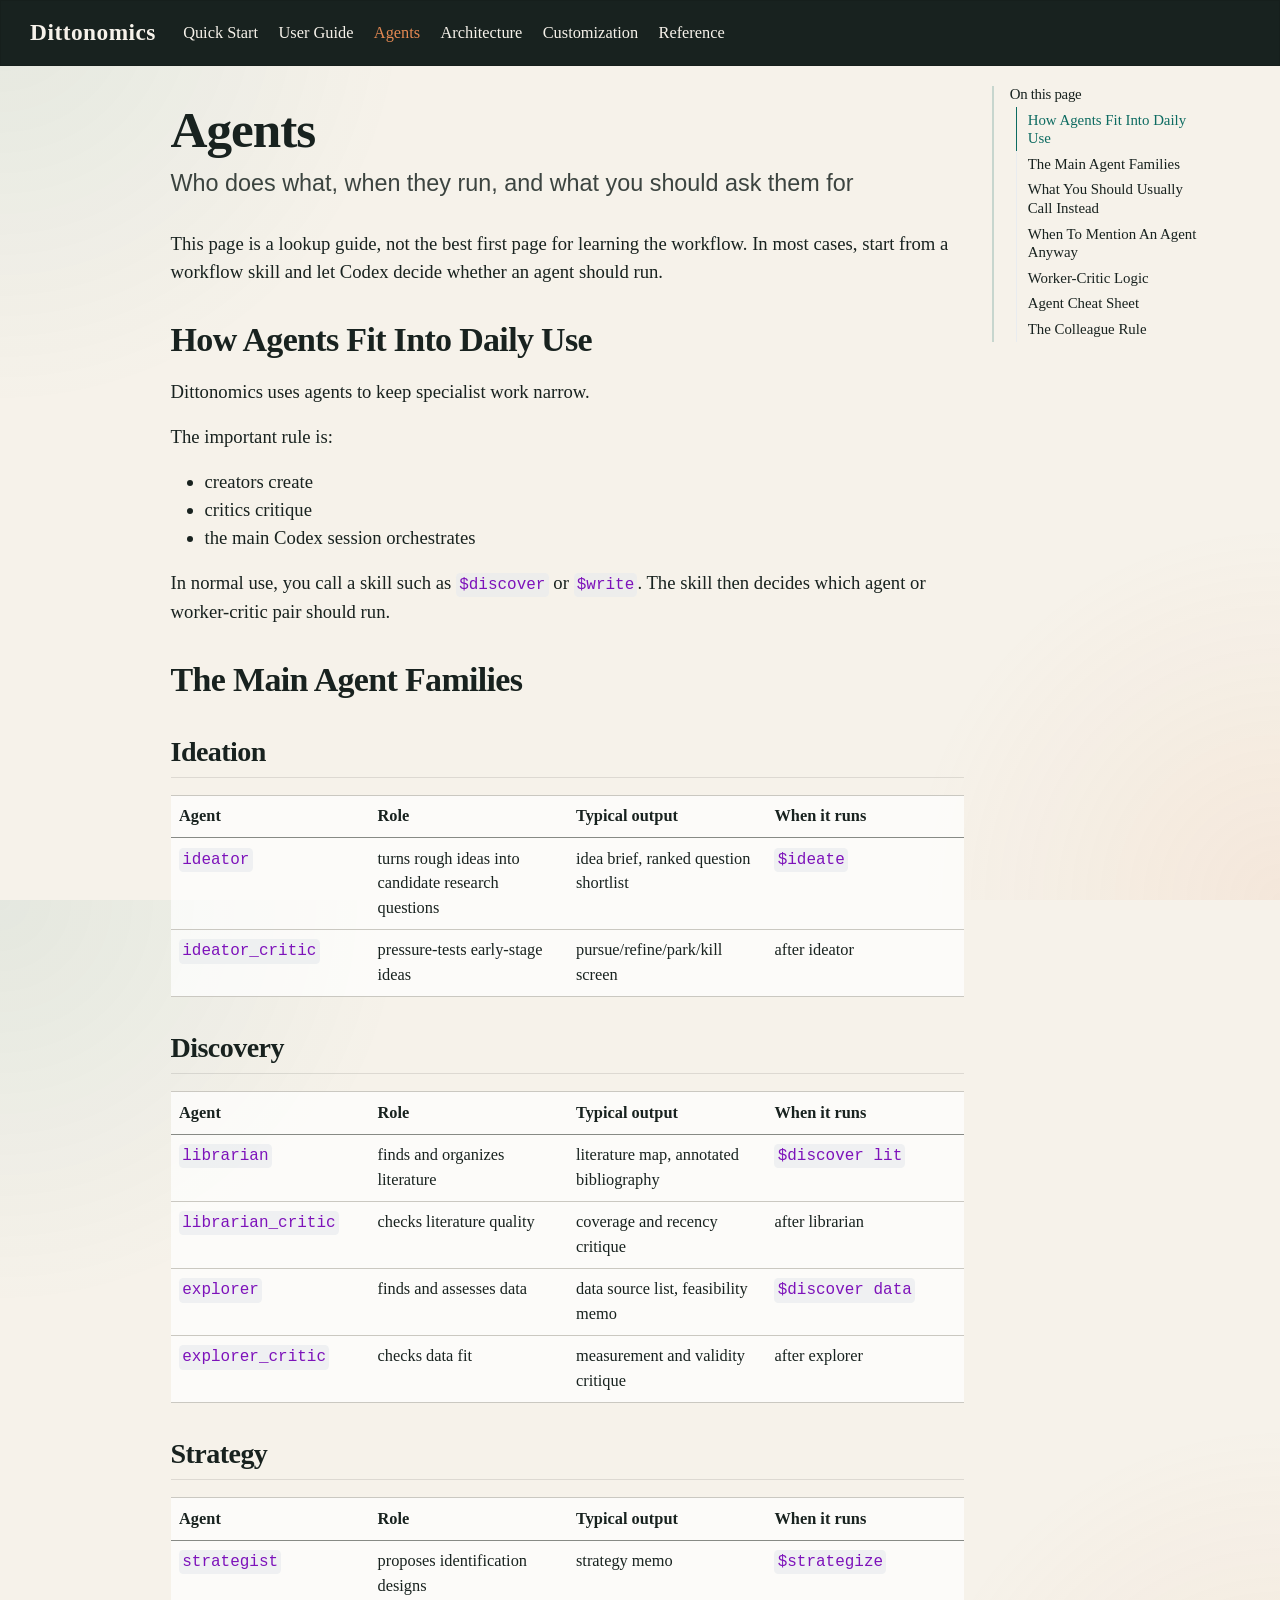
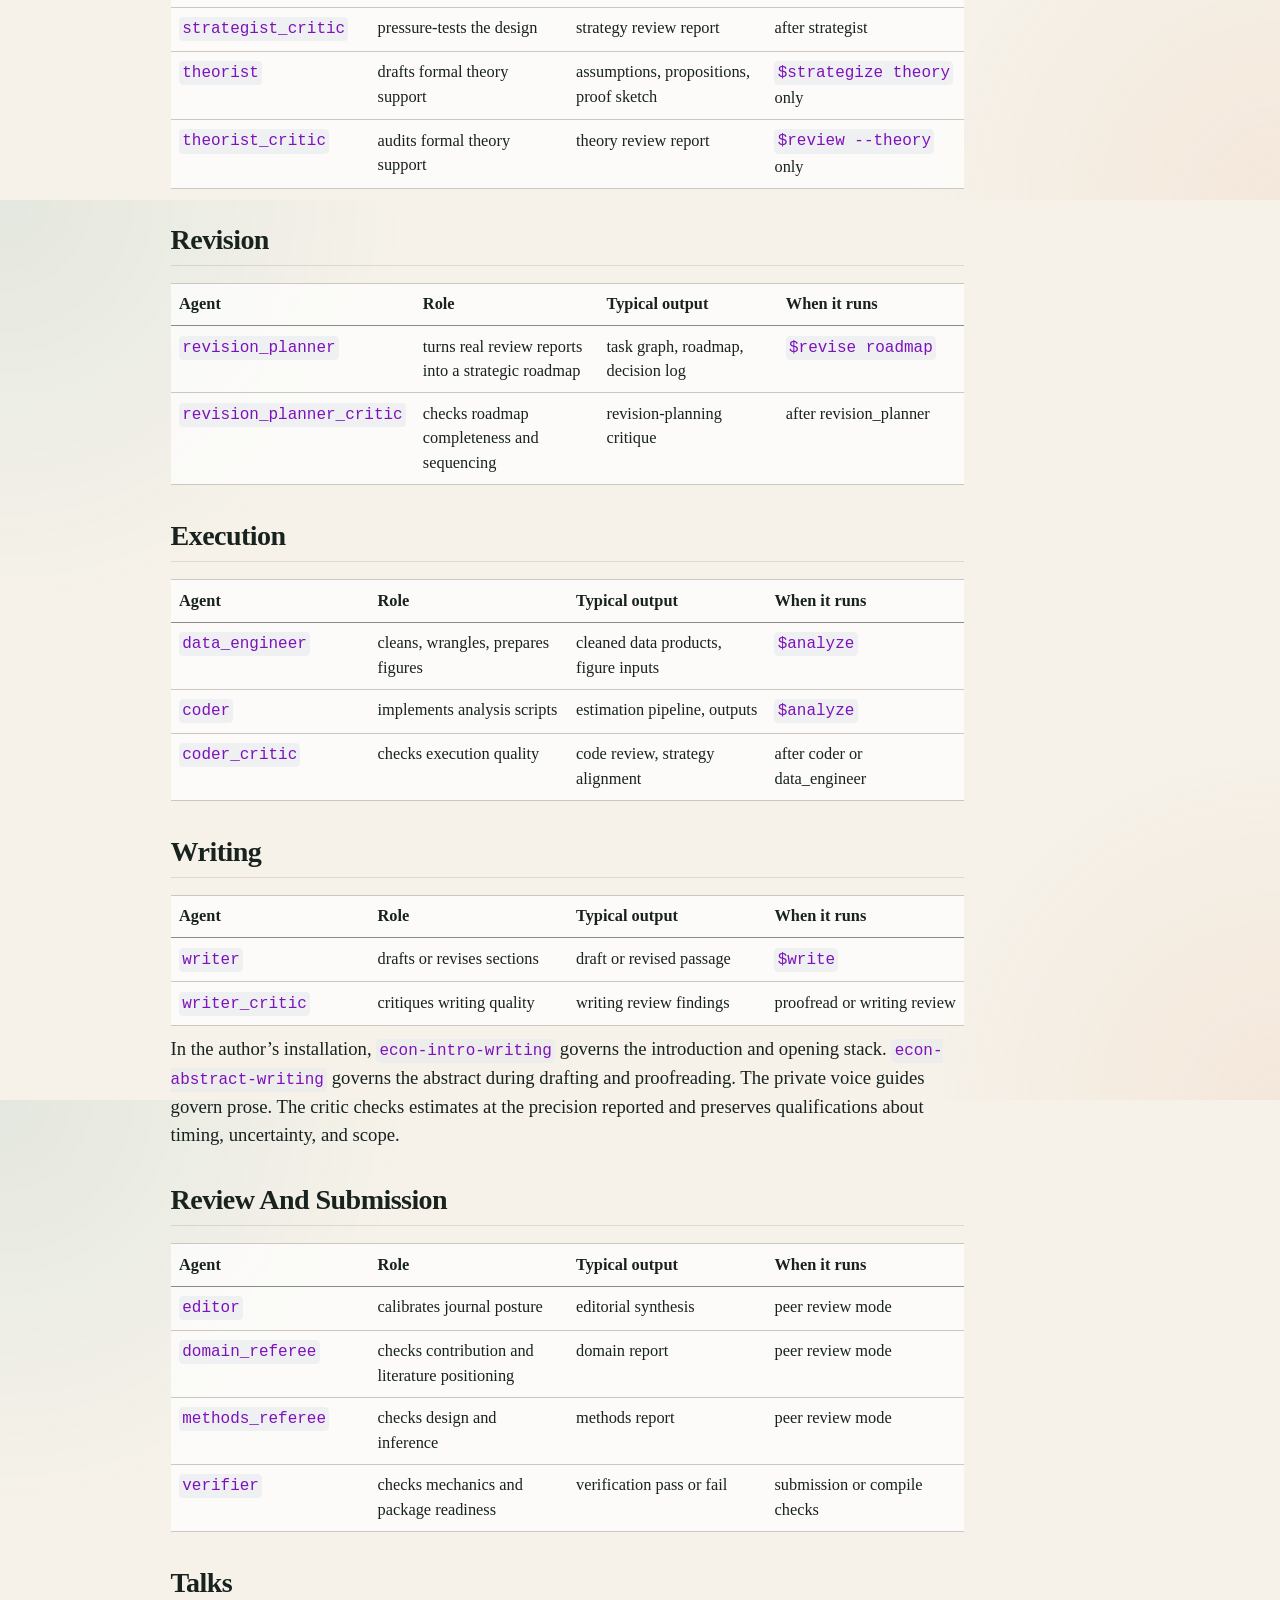
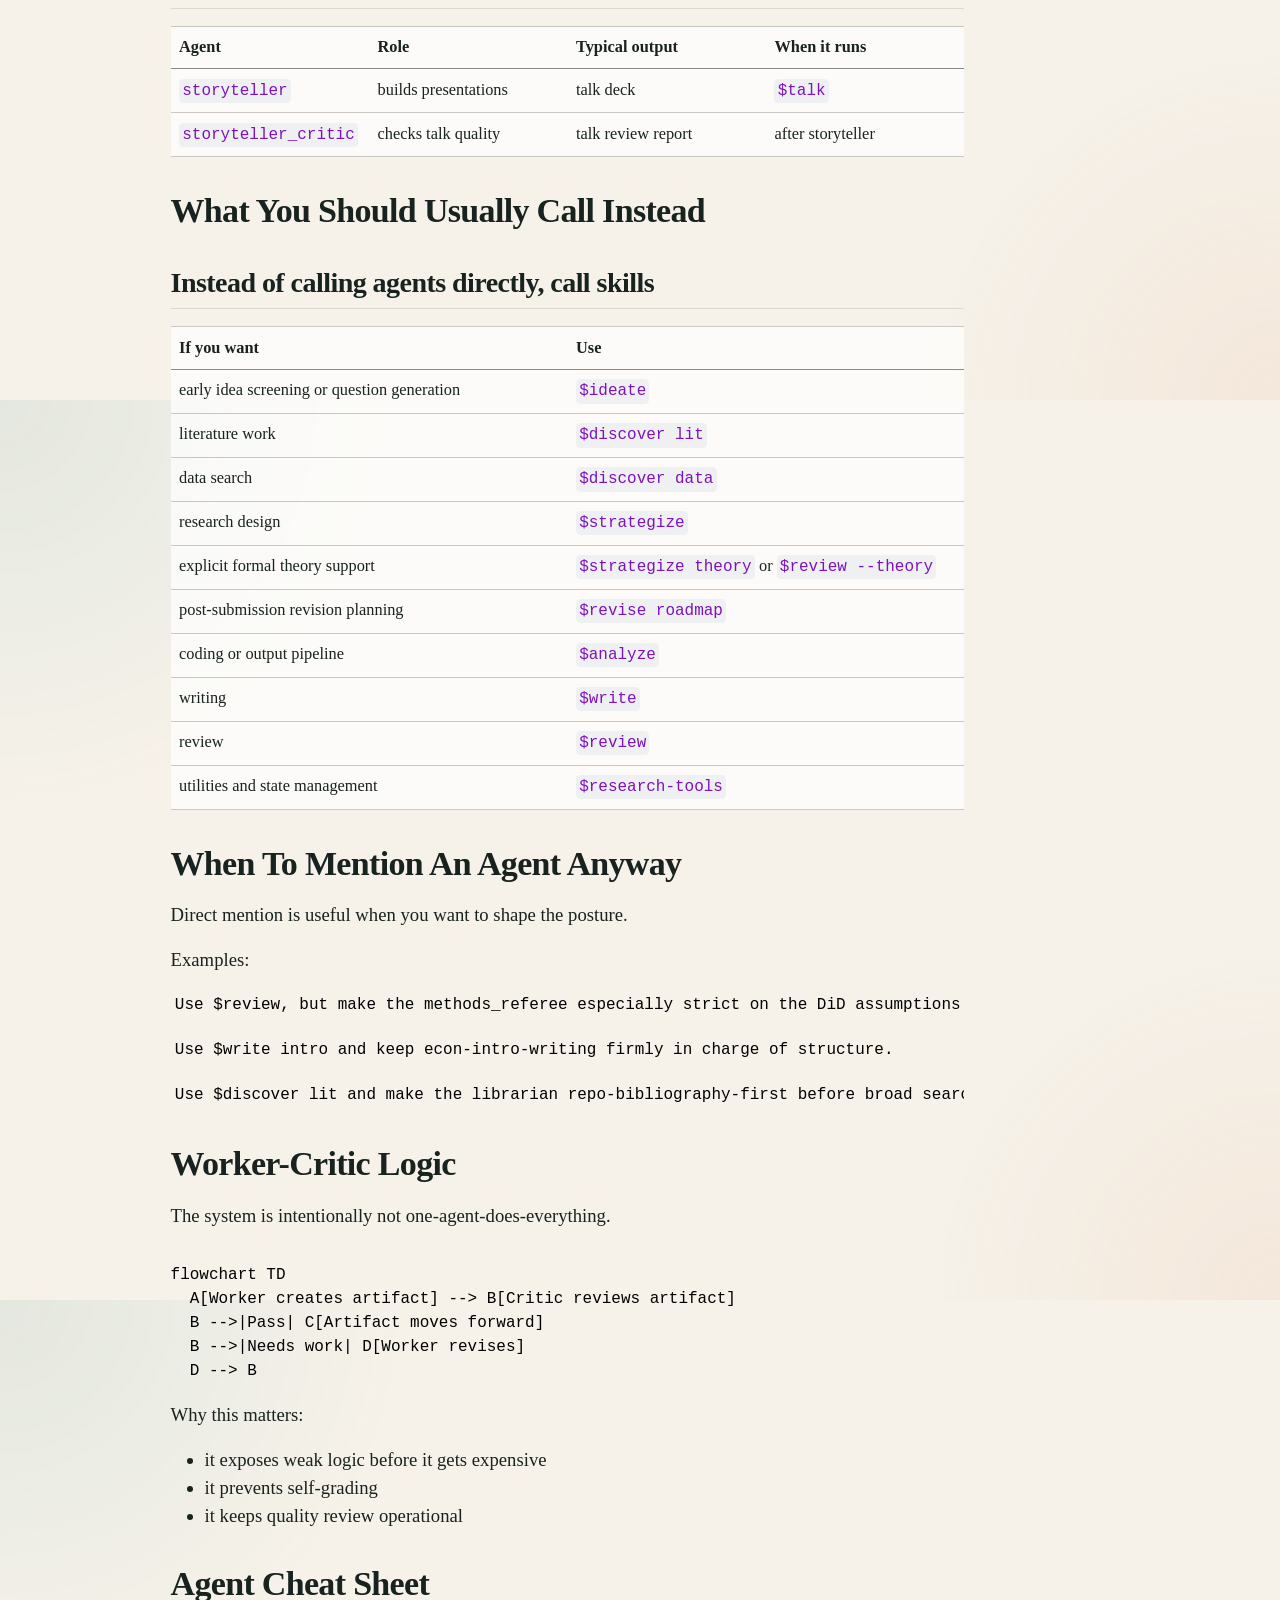
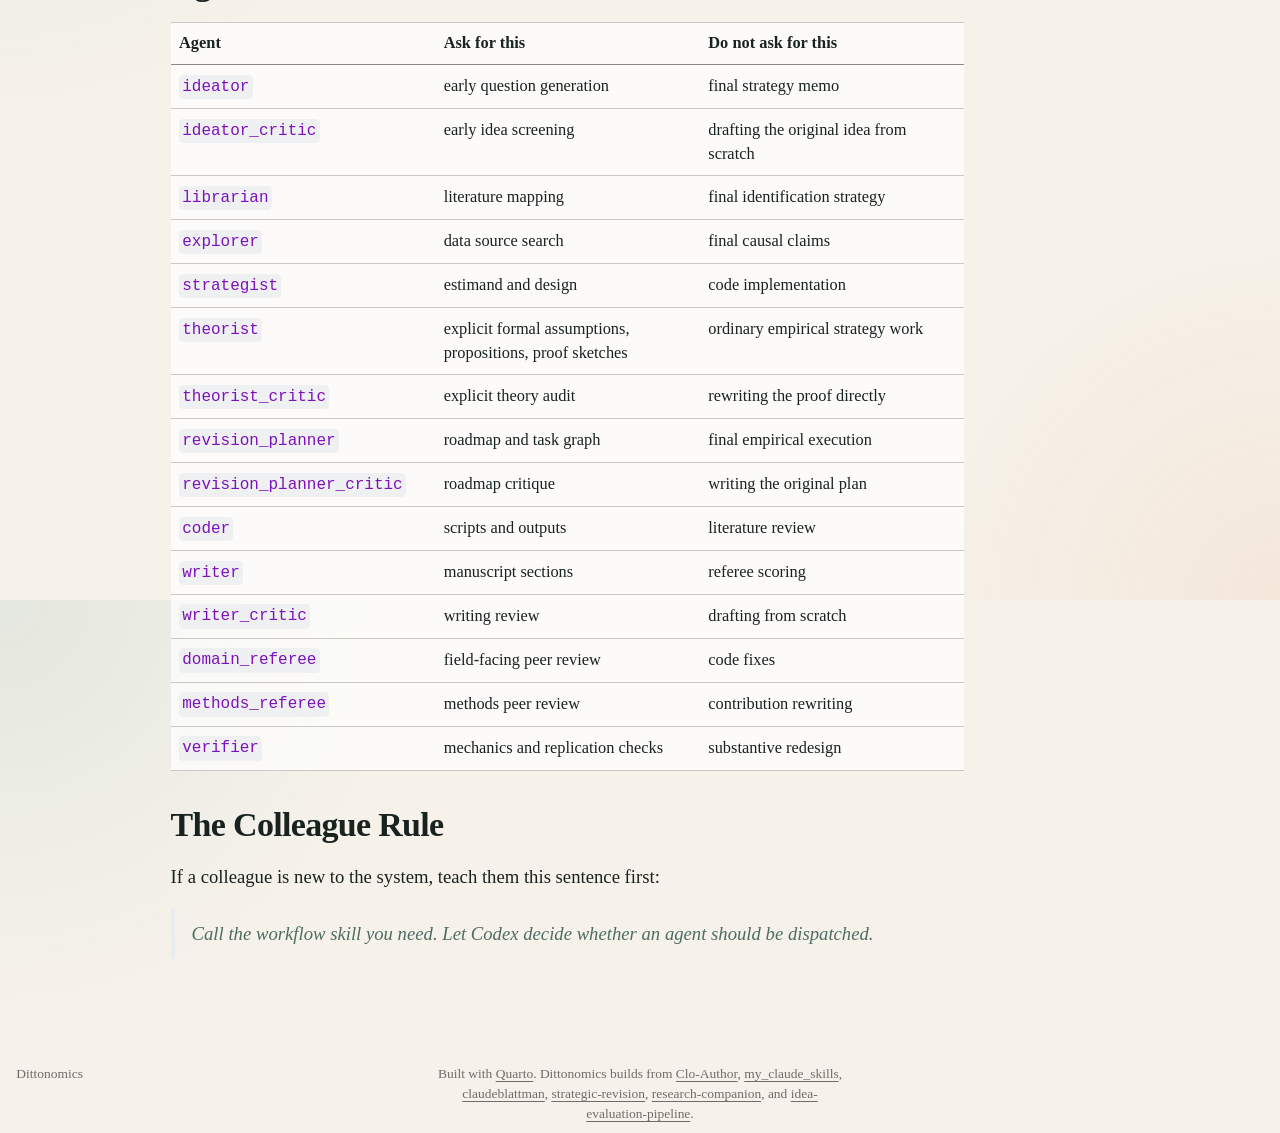
==== commit 9f8e7fe0: "Use short workflow skill names and document abstract proofreading" ====
--- a/docs/agents.html
+++ b/docs/agents.html
@@ -2,7 +2,7 @@
 <html xmlns="http://www.w3.org/1999/xhtml" lang="en" xml:lang="en"><head>
 
 <meta charset="utf-8">
-<meta name="generator" content="quarto-1.9.36">
+<meta name="generator" content="quarto-1.9.38">
 
 <meta name="viewport" content="width=device-width, initial-scale=1.0, user-scalable=yes">
 
@@ -39,7 +39,7 @@
 <script src="site_libs/quarto-html/tippy.umd.min.js"></script>
 <script src="site_libs/quarto-html/anchor.min.js"></script>
 <link href="site_libs/quarto-html/tippy.css" rel="stylesheet">
-<link href="site_libs/quarto-html/quarto-syntax-highlighting-845c23b38eaddc0f92fda52bfe77a8c8.css" rel="stylesheet" id="quarto-text-highlighting-styles">
+<link href="site_libs/quarto-html/quarto-syntax-highlighting-15634bcf2e68342d4ad2dfa704d543f6.css" rel="stylesheet" id="quarto-text-highlighting-styles">
 <script src="site_libs/bootstrap/bootstrap.min.js"></script>
 <link href="site_libs/bootstrap/bootstrap-icons.css" rel="stylesheet">
 <link href="site_libs/bootstrap/bootstrap-f2544b522ae4f90207191d434467a2a9.min.css" rel="stylesheet" append-hash="true" id="quarto-bootstrap" data-mode="light">
@@ -198,7 +198,7 @@
 <li>critics critique</li>
 <li>the main Codex session orchestrates</li>
 </ul>
-<p>In normal use, you call a skill such as <code>$clo-discover</code> or <code>$clo-write</code>. The skill then decides which agent or worker-critic pair should run.</p>
+<p>In normal use, you call a skill such as <code>$discover</code> or <code>$write</code>. The skill then decides which agent or worker-critic pair should run.</p>
 </section>
 <section id="the-main-agent-families" class="level1">
 <h1>The Main Agent Families</h1>
@@ -224,7 +224,7 @@
 <td><code>ideator</code></td>
 <td>turns rough ideas into candidate research questions</td>
 <td>idea brief, ranked question shortlist</td>
-<td><code>$clo-ideate</code></td>
+<td><code>$ideate</code></td>
 </tr>
 <tr class="even">
 <td><code>ideator_critic</code></td>
@@ -257,7 +257,7 @@
 <td><code>librarian</code></td>
 <td>finds and organizes literature</td>
 <td>literature map, annotated bibliography</td>
-<td><code>$clo-discover lit</code></td>
+<td><code>$discover lit</code></td>
 </tr>
 <tr class="even">
 <td><code>librarian_critic</code></td>
@@ -269,7 +269,7 @@
 <td><code>explorer</code></td>
 <td>finds and assesses data</td>
 <td>data source list, feasibility memo</td>
-<td><code>$clo-discover data</code></td>
+<td><code>$discover data</code></td>
 </tr>
 <tr class="even">
 <td><code>explorer_critic</code></td>
@@ -302,7 +302,7 @@
 <td><code>strategist</code></td>
 <td>proposes identification designs</td>
 <td>strategy memo</td>
-<td><code>$clo-strategize</code></td>
+<td><code>$strategize</code></td>
 </tr>
 <tr class="even">
 <td><code>strategist_critic</code></td>
@@ -314,13 +314,13 @@
 <td><code>theorist</code></td>
 <td>drafts formal theory support</td>
 <td>assumptions, propositions, proof sketch</td>
-<td><code>$clo-strategize theory</code> only</td>
+<td><code>$strategize theory</code> only</td>
 </tr>
 <tr class="even">
 <td><code>theorist_critic</code></td>
 <td>audits formal theory support</td>
 <td>theory review report</td>
-<td><code>$clo-review --theory</code> only</td>
+<td><code>$review --theory</code> only</td>
 </tr>
 </tbody>
 </table>
@@ -347,7 +347,7 @@
 <td><code>revision_planner</code></td>
 <td>turns real review reports into a strategic roadmap</td>
 <td>task graph, roadmap, decision log</td>
-<td><code>$clo-revise roadmap</code></td>
+<td><code>$revise roadmap</code></td>
 </tr>
 <tr class="even">
 <td><code>revision_planner_critic</code></td>
@@ -380,13 +380,13 @@
 <td><code>data_engineer</code></td>
 <td>cleans, wrangles, prepares figures</td>
 <td>cleaned data products, figure inputs</td>
-<td><code>$clo-analyze</code></td>
+<td><code>$analyze</code></td>
 </tr>
 <tr class="even">
 <td><code>coder</code></td>
 <td>implements analysis scripts</td>
 <td>estimation pipeline, outputs</td>
-<td><code>$clo-analyze</code></td>
+<td><code>$analyze</code></td>
 </tr>
 <tr class="odd">
 <td><code>coder_critic</code></td>
@@ -418,8 +418,8 @@
 <tr class="odd">
 <td><code>writer</code></td>
 <td>drafts or revises sections</td>
-<td>outline, paragraph plan, draft</td>
-<td><code>$clo-write</code></td>
+<td>draft or revised passage</td>
+<td><code>$write</code></td>
 </tr>
 <tr class="even">
 <td><code>writer_critic</code></td>
@@ -427,14 +427,9 @@
 <td>writing review findings</td>
 <td>proofread or writing review</td>
 </tr>
-<tr class="odd">
-<td><code>econ-intro-writing</code></td>
-<td>governs front-end structure</td>
-<td>intro architecture guidance</td>
-<td>intro, context, literature, opening stack</td>
-</tr>
 </tbody>
 </table>
+<p>In the author’s installation, <code>econ-intro-writing</code> governs the introduction and opening stack. <code>econ-abstract-writing</code> governs the abstract during drafting and proofreading. The private voice guides govern prose. The critic checks estimates at the precision reported and preserves qualifications about timing, uncertainty, and scope.</p>
 </section>
 <section id="review-and-submission" class="level2">
 <h2 class="anchored" data-anchor-id="review-and-submission">Review And Submission</h2>
@@ -503,7 +498,7 @@
 <td><code>storyteller</code></td>
 <td>builds presentations</td>
 <td>talk deck</td>
-<td><code>$clo-talk</code></td>
+<td><code>$talk</code></td>
 </tr>
 <tr class="even">
 <td><code>storyteller_critic</code></td>
@@ -533,43 +528,43 @@
 <tbody>
 <tr class="odd">
 <td>early idea screening or question generation</td>
-<td><code>$clo-ideate</code></td>
+<td><code>$ideate</code></td>
 </tr>
 <tr class="even">
 <td>literature work</td>
-<td><code>$clo-discover lit</code></td>
+<td><code>$discover lit</code></td>
 </tr>
 <tr class="odd">
 <td>data search</td>
-<td><code>$clo-discover data</code></td>
+<td><code>$discover data</code></td>
 </tr>
 <tr class="even">
 <td>research design</td>
-<td><code>$clo-strategize</code></td>
+<td><code>$strategize</code></td>
 </tr>
 <tr class="odd">
 <td>explicit formal theory support</td>
-<td><code>$clo-strategize theory</code> or <code>$clo-review --theory</code></td>
+<td><code>$strategize theory</code> or <code>$review --theory</code></td>
 </tr>
 <tr class="even">
 <td>post-submission revision planning</td>
-<td><code>$clo-revise roadmap</code></td>
+<td><code>$revise roadmap</code></td>
 </tr>
 <tr class="odd">
 <td>coding or output pipeline</td>
-<td><code>$clo-analyze</code></td>
+<td><code>$analyze</code></td>
 </tr>
 <tr class="even">
 <td>writing</td>
-<td><code>$clo-write</code></td>
+<td><code>$write</code></td>
 </tr>
 <tr class="odd">
 <td>review</td>
-<td><code>$clo-review</code></td>
+<td><code>$review</code></td>
 </tr>
 <tr class="even">
 <td>utilities and state management</td>
-<td><code>$clo-research-tools</code></td>
+<td><code>$research-tools</code></td>
 </tr>
 </tbody>
 </table>
@@ -579,9 +574,9 @@
 <h1>When To Mention An Agent Anyway</h1>
 <p>Direct mention is useful when you want to shape the posture.</p>
 <p>Examples:</p>
-<pre class="text"><code>Use $clo-review, but make the methods_referee especially strict on the DiD assumptions.</code></pre>
-<pre class="text"><code>Use $clo-write intro and keep econ-intro-writing firmly in charge of structure.</code></pre>
-<pre class="text"><code>Use $clo-discover lit and make the librarian repo-bibliography-first before broad search.</code></pre>
+<pre class="text"><code>Use $review, but make the methods_referee especially strict on the DiD assumptions.</code></pre>
+<pre class="text"><code>Use $write intro and keep econ-intro-writing firmly in charge of structure.</code></pre>
+<pre class="text"><code>Use $discover lit and make the librarian repo-bibliography-first before broad search.</code></pre>
 </section>
 <section id="worker-critic-logic" class="level1">
 <h1>Worker-Critic Logic</h1>
--- a/docs/site_libs/quarto-html/quarto-syntax-highlighting-15634bcf2e68342d4ad2dfa704d543f6.css
+++ b/docs/site_libs/quarto-html/quarto-syntax-highlighting-15634bcf2e68342d4ad2dfa704d543f6.css
@@ -0,0 +1,236 @@
+/* quarto syntax highlight colors */
+:root {
+  --quarto-hl-ot-color: #003B4F;
+  --quarto-hl-at-color: #657422;
+  --quarto-hl-ss-color: #20794D;
+  --quarto-hl-an-color: #5E5E5E;
+  --quarto-hl-fu-color: #4758AB;
+  --quarto-hl-st-color: #20794D;
+  --quarto-hl-cf-color: #003B4F;
+  --quarto-hl-op-color: #5E5E5E;
+  --quarto-hl-er-color: #AD0000;
+  --quarto-hl-bn-color: #AD0000;
+  --quarto-hl-al-color: #AD0000;
+  --quarto-hl-va-color: #111111;
+  --quarto-hl-bu-color: inherit;
+  --quarto-hl-ex-color: inherit;
+  --quarto-hl-pp-color: #AD0000;
+  --quarto-hl-in-color: #5E5E5E;
+  --quarto-hl-vs-color: #20794D;
+  --quarto-hl-wa-color: #5E5E5E;
+  --quarto-hl-do-color: #5E5E5E;
+  --quarto-hl-im-color: #00769E;
+  --quarto-hl-ch-color: #20794D;
+  --quarto-hl-dt-color: #AD0000;
+  --quarto-hl-fl-color: #AD0000;
+  --quarto-hl-co-color: #5E5E5E;
+  --quarto-hl-cv-color: #5E5E5E;
+  --quarto-hl-cn-color: #8f5902;
+  --quarto-hl-sc-color: #5E5E5E;
+  --quarto-hl-dv-color: #AD0000;
+  --quarto-hl-kw-color: #003B4F;
+}
+
+/* other quarto variables */
+:root {
+  --quarto-font-monospace: SFMono-Regular, Menlo, Monaco, Consolas, "Liberation Mono", "Courier New", monospace;
+}
+
+/* syntax highlight based on Pandoc's rules */
+pre > code.sourceCode > span {
+  color: #003B4F;
+}
+
+code.sourceCode > span {
+  color: #003B4F;
+}
+
+div.sourceCode,
+div.sourceCode pre.sourceCode {
+  color: #003B4F;
+}
+
+/* Normal */
+code span {
+  color: #003B4F;
+}
+
+/* Alert */
+code span.al {
+  color: #AD0000;
+  font-style: inherit;
+}
+
+/* Annotation */
+code span.an {
+  color: #5E5E5E;
+  font-style: inherit;
+}
+
+/* Attribute */
+code span.at {
+  color: #657422;
+  font-style: inherit;
+}
+
+/* BaseN */
+code span.bn {
+  color: #AD0000;
+  font-style: inherit;
+}
+
+/* BuiltIn */
+code span.bu {
+  font-style: inherit;
+}
+
+/* ControlFlow */
+code span.cf {
+  color: #003B4F;
+  font-weight: bold;
+  font-style: inherit;
+}
+
+/* Char */
+code span.ch {
+  color: #20794D;
+  font-style: inherit;
+}
+
+/* Constant */
+code span.cn {
+  color: #8f5902;
+  font-style: inherit;
+}
+
+/* Comment */
+code span.co {
+  color: #5E5E5E;
+  font-style: inherit;
+}
+
+/* CommentVar */
+code span.cv {
+  color: #5E5E5E;
+  font-style: italic;
+}
+
+/* Documentation */
+code span.do {
+  color: #5E5E5E;
+  font-style: italic;
+}
+
+/* DataType */
+code span.dt {
+  color: #AD0000;
+  font-style: inherit;
+}
+
+/* DecVal */
+code span.dv {
+  color: #AD0000;
+  font-style: inherit;
+}
+
+/* Error */
+code span.er {
+  color: #AD0000;
+  font-style: inherit;
+}
+
+/* Extension */
+code span.ex {
+  font-style: inherit;
+}
+
+/* Float */
+code span.fl {
+  color: #AD0000;
+  font-style: inherit;
+}
+
+/* Function */
+code span.fu {
+  color: #4758AB;
+  font-style: inherit;
+}
+
+/* Import */
+code span.im {
+  color: #00769E;
+  font-style: inherit;
+}
+
+/* Information */
+code span.in {
+  color: #5E5E5E;
+  font-style: inherit;
+}
+
+/* Keyword */
+code span.kw {
+  color: #003B4F;
+  font-weight: bold;
+  font-style: inherit;
+}
+
+/* Operator */
+code span.op {
+  color: #5E5E5E;
+  font-style: inherit;
+}
+
+/* Other */
+code span.ot {
+  color: #003B4F;
+  font-style: inherit;
+}
+
+/* Preprocessor */
+code span.pp {
+  color: #AD0000;
+  font-style: inherit;
+}
+
+/* SpecialChar */
+code span.sc {
+  color: #5E5E5E;
+  font-style: inherit;
+}
+
+/* SpecialString */
+code span.ss {
+  color: #20794D;
+  font-style: inherit;
+}
+
+/* String */
+code span.st {
+  color: #20794D;
+  font-style: inherit;
+}
+
+/* Variable */
+code span.va {
+  color: #111111;
+  font-style: inherit;
+}
+
+/* VerbatimString */
+code span.vs {
+  color: #20794D;
+  font-style: inherit;
+}
+
+/* Warning */
+code span.wa {
+  color: #5E5E5E;
+  font-style: italic;
+}
+
+.prevent-inlining {
+  content: "</";
+}
+
+/*# sourceMappingURL=f23921c56f73e400b49028c9186a1aa0.css.map */
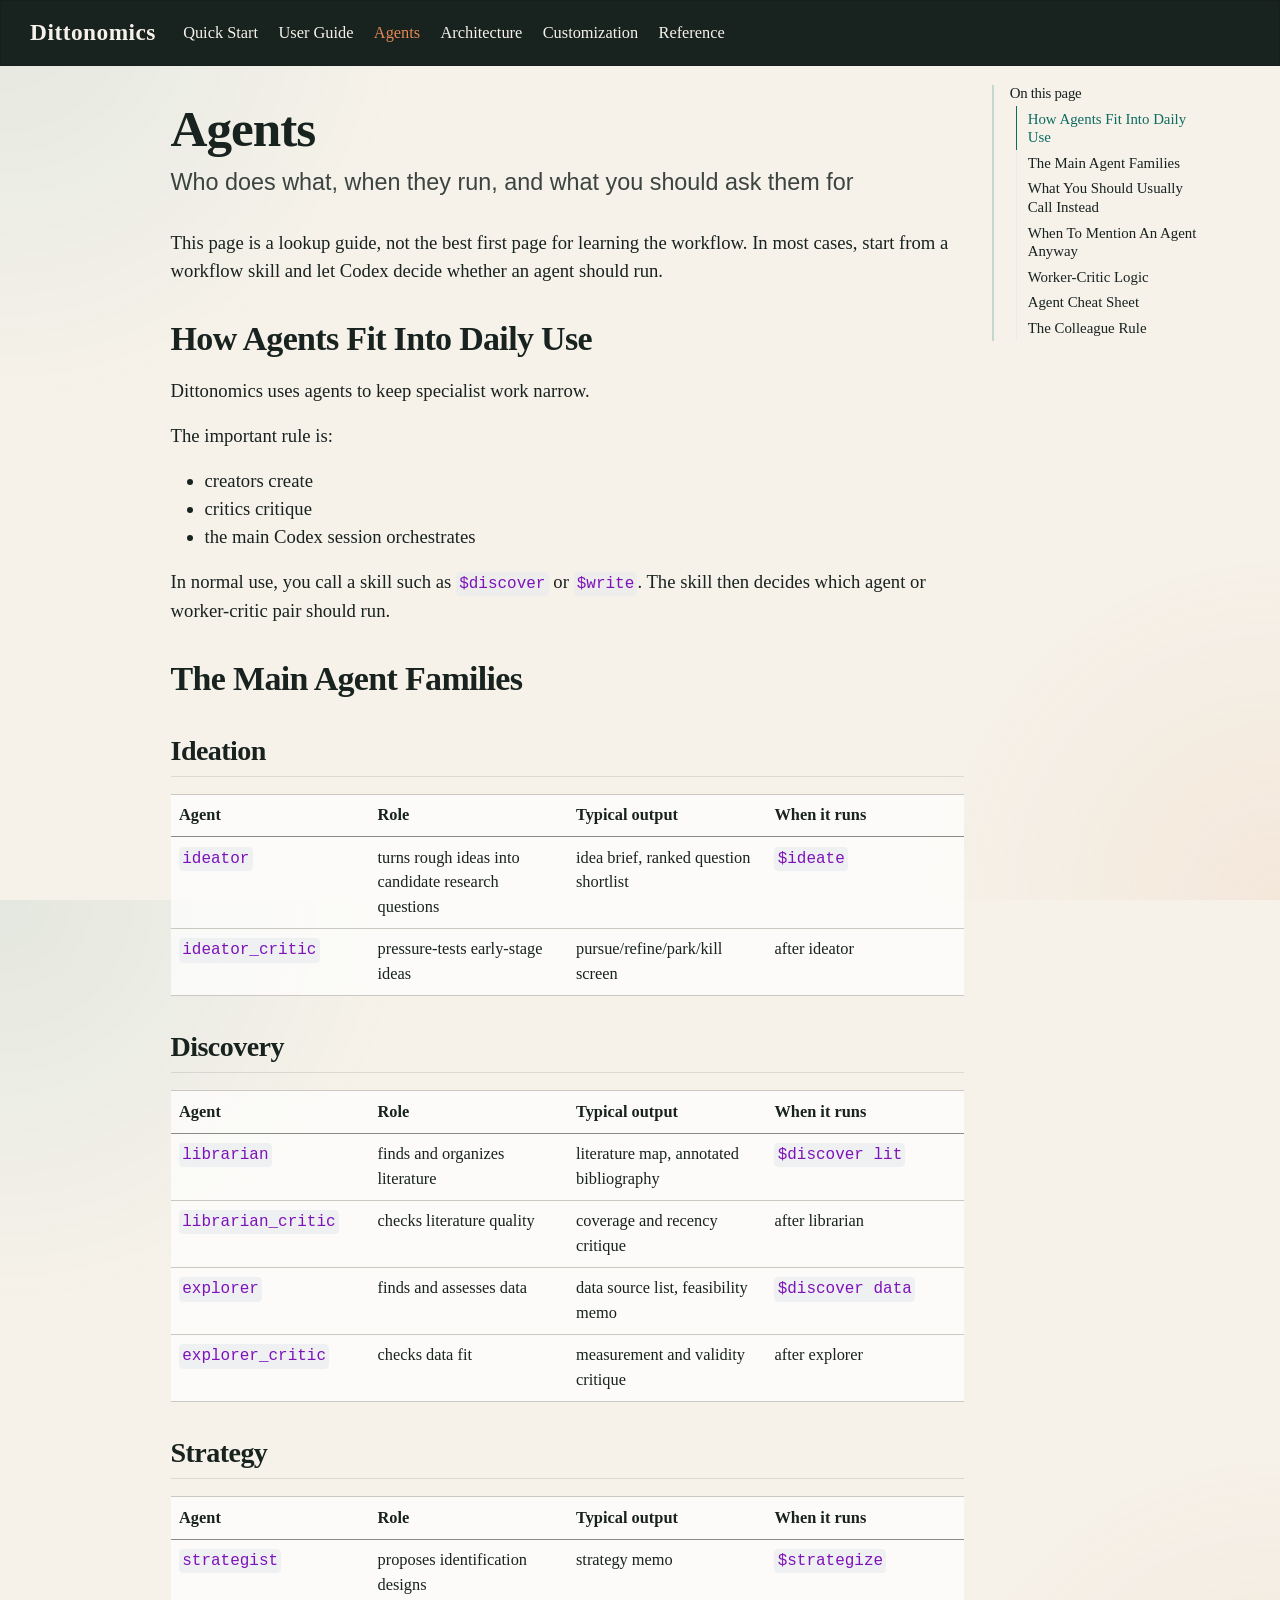
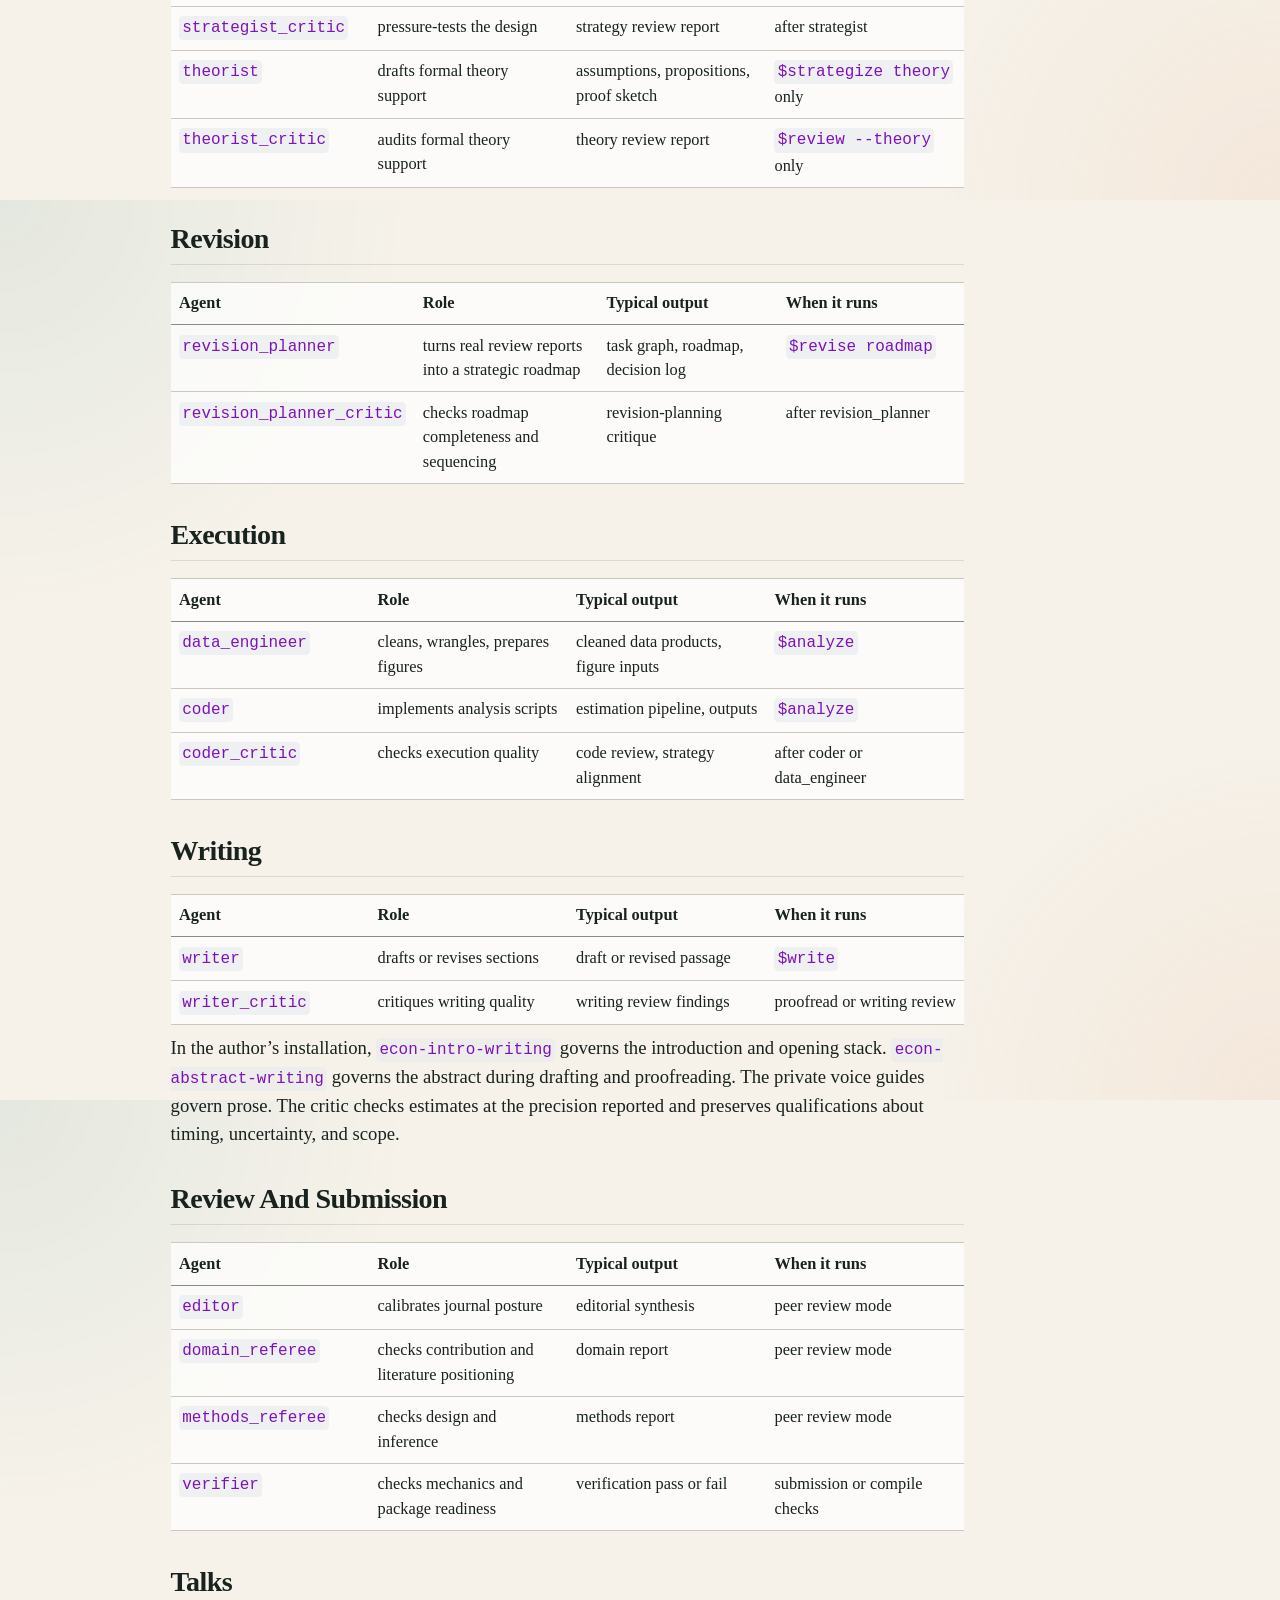
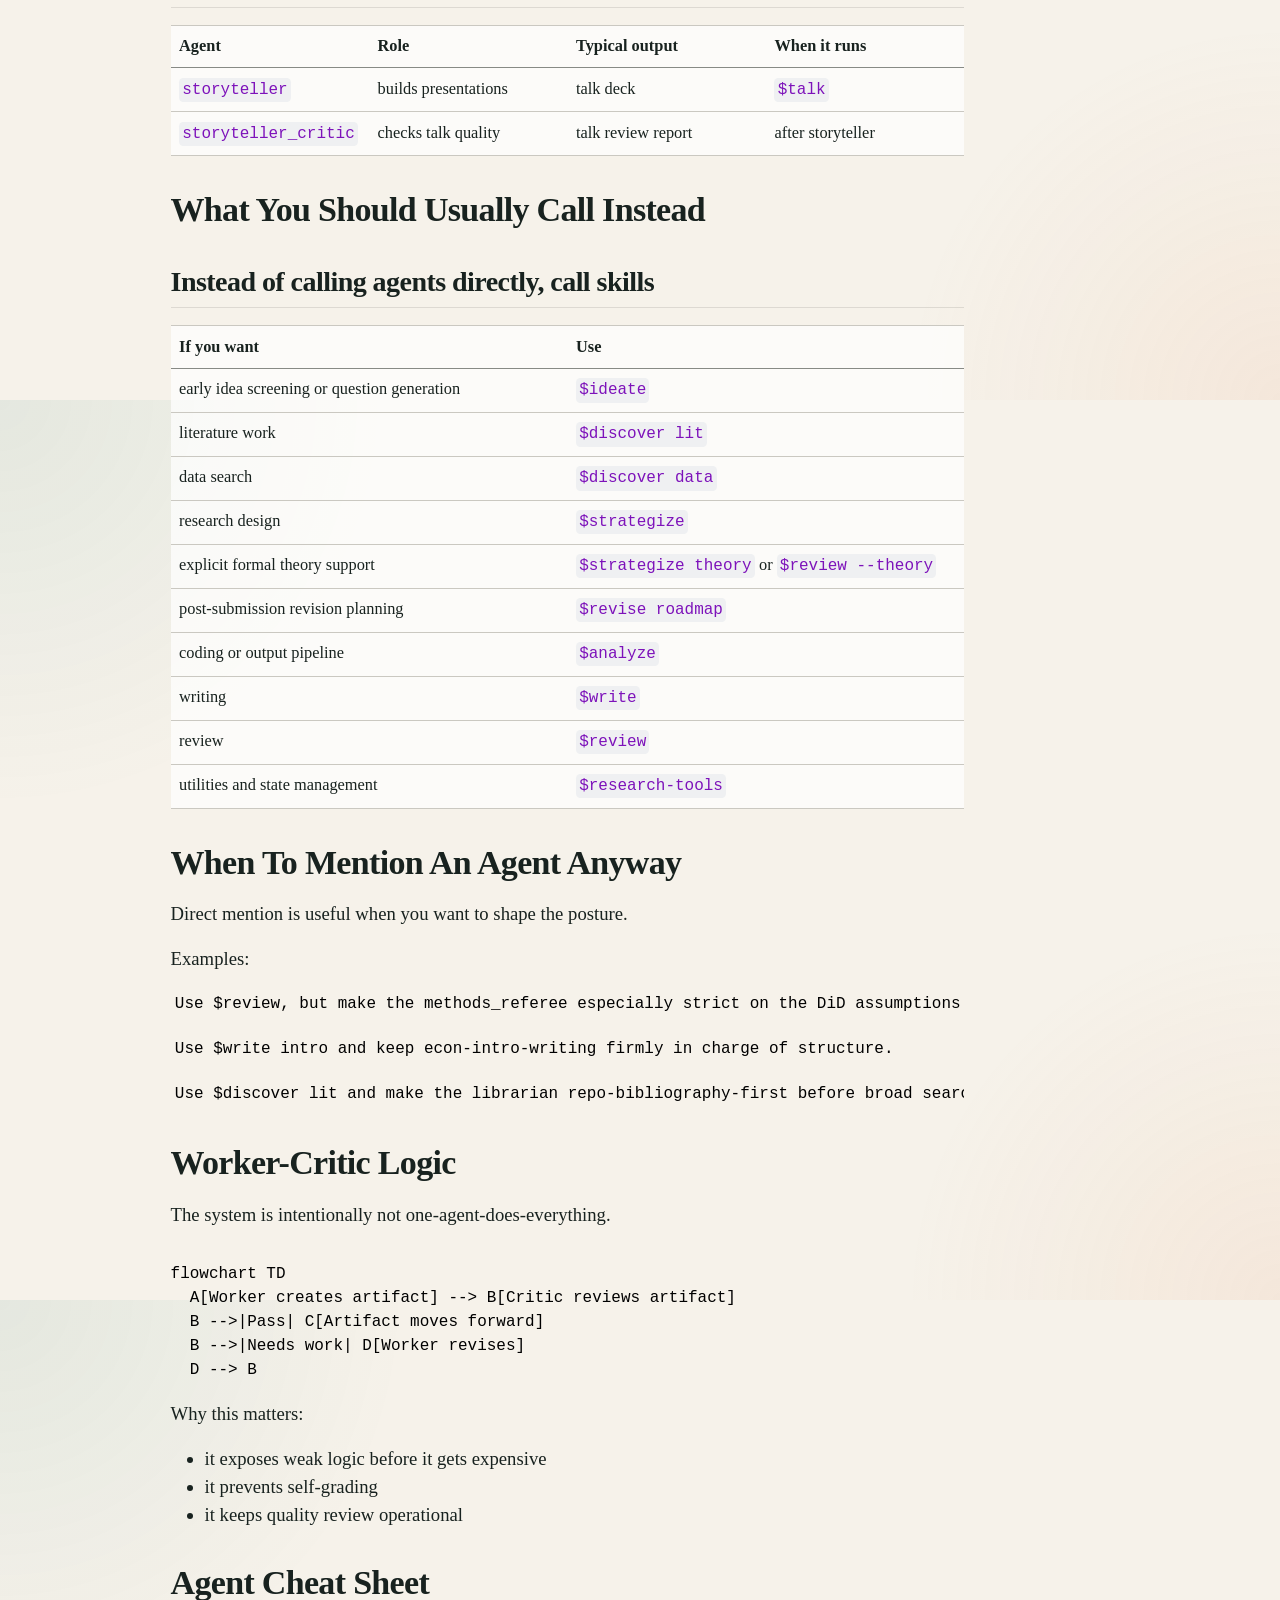
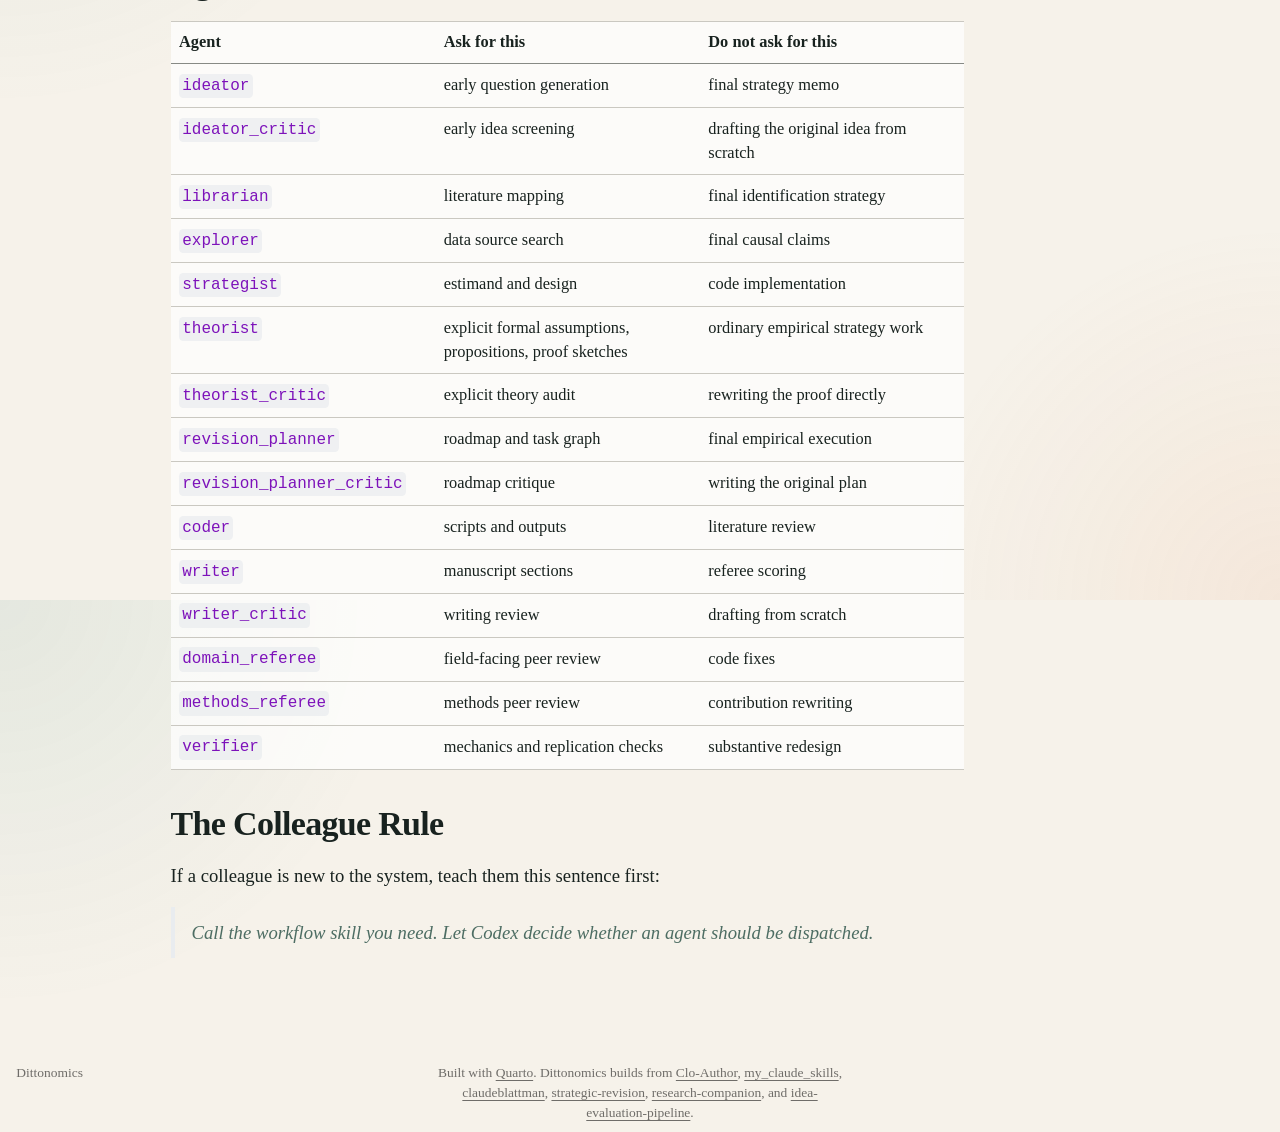
==== commit b82aada8: "chore: render docs" ====
--- a/docs/agents.html
+++ b/docs/agents.html
@@ -2,7 +2,7 @@
 <html xmlns="http://www.w3.org/1999/xhtml" lang="en" xml:lang="en"><head>
 
 <meta charset="utf-8">
-<meta name="generator" content="quarto-1.9.38">
+<meta name="generator" content="quarto-1.11.9">
 
 <meta name="viewport" content="width=device-width, initial-scale=1.0, user-scalable=yes">
 
@@ -12,10 +12,13 @@
 /* Default styles provided by pandoc.
 ** See https://pandoc.org/MANUAL.html#variables-for-html for config info.
 */
-code{white-space: pre-wrap;}
 span.smallcaps{font-variant: small-caps;}
-div.columns{display: flex; gap: min(4vw, 1.5em);}
-div.column{flex: auto; overflow-x: auto;}
+div.columns{display: flex; gap: 1.5em;}
+div.column{flex: auto;}
+@media screen {
+div.columns{gap: min(4vw, 1.5em);}
+div.column{overflow-x: auto;}
+}
 div.hanging-indent{margin-left: 1.5em; text-indent: -1.5em;}
 ul.task-list{list-style: none;}
 ul.task-list li input[type="checkbox"] {
@@ -35,14 +38,15 @@
 <meta name="quarto:offset" content="./">
 <script src="site_libs/quarto-html/quarto.js" type="module"></script>
 <script src="site_libs/quarto-html/tabsets/tabsets.js" type="module"></script>
+<script src="site_libs/quarto-html/scrollable-regions/scrollable-regions.js" type="module"></script>
 <script src="site_libs/quarto-html/popper.min.js"></script>
 <script src="site_libs/quarto-html/tippy.umd.min.js"></script>
 <script src="site_libs/quarto-html/anchor.min.js"></script>
 <link href="site_libs/quarto-html/tippy.css" rel="stylesheet">
-<link href="site_libs/quarto-html/quarto-syntax-highlighting-15634bcf2e68342d4ad2dfa704d543f6.css" rel="stylesheet" id="quarto-text-highlighting-styles">
+<link href="site_libs/quarto-html/quarto-syntax-highlighting-63b5708e65d6cd79cd7618c58d0c21e7.css" rel="stylesheet" id="quarto-text-highlighting-styles">
 <script src="site_libs/bootstrap/bootstrap.min.js"></script>
 <link href="site_libs/bootstrap/bootstrap-icons.css" rel="stylesheet">
-<link href="site_libs/bootstrap/bootstrap-f2544b522ae4f90207191d434467a2a9.min.css" rel="stylesheet" append-hash="true" id="quarto-bootstrap" data-mode="light">
+<link href="site_libs/bootstrap/bootstrap-4bbdd858c8d67ccd57ea372729b4f5b0.min.css" rel="stylesheet" append-hash="true" id="quarto-bootstrap" data-mode="light">
 <script id="quarto-search-options" type="application/json">{
   "location": "navbar",
   "copy-button": false,
@@ -78,19 +82,18 @@
 
 </head>
 
-<body class="nav-fixed quarto-light">
+<body class="nav-fixed quarto-light"><a id="quarto-skip-link" class="visually-hidden-focusable" href="#quarto-document-content">Skip to main content</a>
 
 <div id="quarto-search-results"></div>
   <header id="quarto-header" class="headroom fixed-top">
-    <nav class="navbar navbar-expand-lg " data-bs-theme="dark">
+    <nav class="navbar navbar-expand-lg " data-bs-theme="dark" aria-label="Site">
       <div class="navbar-container container-fluid">
       <div class="navbar-brand-container mx-auto">
     <a class="navbar-brand" href="./index.html">
     <span class="navbar-title">Dittonomics</span>
     </a>
   </div>
-            <div id="quarto-search" class="" title="Search"></div>
-          <button class="navbar-toggler" type="button" data-bs-toggle="collapse" data-bs-target="#navbarCollapse" aria-controls="navbarCollapse" role="menu" aria-expanded="false" aria-label="Toggle navigation" onclick="if (window.quartoToggleHeadroom) { window.quartoToggleHeadroom(); }">
+          <button class="navbar-toggler" type="button" data-bs-toggle="collapse" data-bs-target="#navbarCollapse" aria-controls="navbarCollapse" aria-expanded="false" aria-label="Toggle navigation" onclick="if (window.quartoToggleHeadroom) { window.quartoToggleHeadroom(); }">
   <span class="navbar-toggler-icon"></span>
 </button>
           <div class="collapse navbar-collapse" id="navbarCollapse">
@@ -130,6 +133,7 @@
           </div> <!-- /navcollapse -->
             <div class="quarto-navbar-tools">
 </div>
+            <div id="quarto-search" class="" title="Search"></div>
       </div> <!-- /container-fluid -->
     </nav>
 </header>
@@ -138,7 +142,7 @@
 <!-- sidebar -->
 <!-- margin-sidebar -->
     <div id="quarto-margin-sidebar" class="sidebar margin-sidebar">
-        <nav id="TOC" role="doc-toc" class="toc-active">
+        <nav id="TOC" role="doc-toc" aria-labelledby="toc-title" class="toc-active">
     <h2 id="toc-title">On this page</h2>
    
   <ul>
@@ -166,7 +170,7 @@
 </nav>
     </div>
 <!-- main -->
-<main class="content" id="quarto-document-content">
+<main class="content" id="quarto-document-content" tabindex="-1">
 
 <header id="title-block-header" class="quarto-title-block default">
 <div class="quarto-title">
@@ -586,6 +590,7 @@
 <div>
 <p></p><figure class="figure"><p></p>
 <div>
+
 <pre class="mermaid mermaid-js">flowchart TD
   A[Worker creates artifact] --&gt; B[Critic reviews artifact]
   B --&gt;|Pass| C[Artifact moves forward]
@@ -787,7 +792,8 @@
           return filterRegex.test(href) || localhostRegex.test(href) || mailtoRegex.test(href);
       }
       // Inspect non-navigation links and adorn them if external
-     var links = window.document.querySelectorAll('a[href]:not(.nav-link):not(.navbar-brand):not(.toc-action):not(.sidebar-link):not(.sidebar-item-toggle):not(.pagination-link):not(.no-external):not([aria-hidden]):not(.dropdown-item):not(.quarto-navigation-tool):not(.about-link)');
+      window.quartoDecorateExternalLinks = function (root) {
+     var links = (root || window.document).querySelectorAll('a[href]:not(.nav-link):not(.navbar-brand):not(.toc-action):not(.sidebar-link):not(.sidebar-item-toggle):not(.pagination-link):not(.no-external):not([aria-hidden]):not(.dropdown-item):not(.quarto-navigation-tool):not(.about-link)');
       for (var i=0; i<links.length; i++) {
         const link = links[i];
         if (!isInternal(link.href)) {
@@ -796,8 +802,69 @@
           if (link.dataset.originalHref !== undefined) {
             link.href = link.dataset.originalHref;
           }
+          if (!link.classList.contains('no-external-icon')) {
+          }
         }
       }
+      };
+      window.quartoDecorateExternalLinks(window.document);
+    // Esc closes the popup (WCAG 1.4.13) and focus leaving both trigger and
+    // popup closes it (WCAG 2.4.11); tippy handles neither for interactive popups.
+    const hideOnEscAndFocusOut = {
+      name: 'hideOnEscAndFocusOut',
+      defaultValue: true,
+      fn(instance) {
+        const dismiss = () => {
+          // A show scheduled by the trigger delay would otherwise reopen it
+          instance.clearDelayTimeouts();
+          instance.hide();
+        };
+        const onKeyDown = (event) => {
+          if (event.key !== 'Escape') {
+            return;
+          }
+          // Keep Esc from also reaching page handlers (e.g. reveal.js overview),
+          // except an open reveal.js slide menu, which Esc should close too.
+          // The menu handles keys only when its keyboard option is on.
+          const menuHandlesEsc = window.Reveal?.getPlugin?.('menu')?.isOpen() &&
+            window.Reveal.getConfig().menu?.keyboard !== false;
+          if (!menuHandlesEsc) {
+            event.stopPropagation();
+          }
+          if (instance.popper.contains(window.document.activeElement)) {
+            // Disabled while refocusing so the focus trigger does not reopen it
+            instance.disable();
+            instance.reference.focus();
+            instance.enable();
+          }
+          dismiss();
+        };
+        const onFocusOut = (event) => {
+          const target = event.relatedTarget;
+          if (target && !instance.reference.contains(target) &&
+              !instance.popper.contains(target)) {
+            dismiss();
+          }
+        };
+        // On the trigger too: a click trigger (code-annotations: select) has no
+        // blur handling. Attached for the instance's lifetime so leaving the
+        // trigger also cancels a show still pending on the trigger delay.
+        instance.reference.addEventListener('focusout', onFocusOut);
+        return {
+          onShow() {
+            window.document.addEventListener('keydown', onKeyDown, true);
+            instance.popper.addEventListener('focusout', onFocusOut);
+          },
+          onHide() {
+            window.document.removeEventListener('keydown', onKeyDown, true);
+            instance.popper.removeEventListener('focusout', onFocusOut);
+          },
+          onDestroy() {
+            instance.reference.removeEventListener('focusout', onFocusOut);
+          },
+        };
+      },
+    };
     function tippyHover(el, contentFn, onTriggerFn, onUntriggerFn) {
       const config = {
         allowHTML: true,
@@ -811,6 +878,7 @@
         interactiveBorder: 10,
         theme: 'quarto',
         placement: 'bottom-start',
+        plugins: [hideOnEscAndFocusOut],
       };
       if (contentFn) {
         config.content = contentFn;
@@ -973,44 +1041,54 @@
           const lineIds = lines.map((line) => {
             return targetCell + "-" + line;
           })
-          let top = null;
-          let height = null;
-          let parent = null;
+          // Each band is positioned against its own containing block, which is
+          // not the offsetParent of the lines, so place it from client rects.
+          const placeBand = (band, firstEl, lastEl, codeBlock) => {
+            const container = band.offsetParent;
+            if (container === null) {
+              return;
+            }
+            const containerRect = container.getBoundingClientRect();
+            // Reveal.js scales slides with a transform, so convert client
+            // pixels back to the CSS pixels of the container.
+            const scale = containerRect.height / container.offsetHeight || 1;
+            const firstRect = firstEl.getBoundingClientRect();
+            const lastRect = lastEl.getBoundingClientRect();
+            const top = (firstRect.top - containerRect.top) / scale - container.clientTop + container.scrollTop;
+            const height = (lastRect.bottom - firstRect.top) / scale;
+            band.style.top = top - 2 + "px";
+            band.style.height = height + 4 + "px";
+            if (codeBlock) {
+              // Without the copy button wrapper, the containing block is wider
+              // than the code block, so span the code block explicitly.
+              const blockRect = codeBlock.getBoundingClientRect();
+              band.style.left = (blockRect.left - containerRect.left) / scale - container.clientLeft + container.scrollLeft + "px";
+              band.style.width = blockRect.width / scale + "px";
+            }
+          };
           if (lineIds.length > 0) {
-              //compute the position of the single el (top and bottom and make a div)
-              const el = window.document.getElementById(lineIds[0]);
-              top = el.offsetTop;
-              height = el.offsetHeight;
-              parent = el.parentElement.parentElement;
-            if (lineIds.length > 1) {
-              const lastEl = window.document.getElementById(lineIds[lineIds.length - 1]);
-              const bottom = lastEl.offsetTop + lastEl.offsetHeight;
-              height = bottom - top;
+            const el = window.document.getElementById(lineIds[0]);
+            const lastEl = window.document.getElementById(lineIds[lineIds.length - 1]);
+            const parent = el.parentElement.parentElement;
+            // cook up a div (if necessary) and position it
+            let div = window.document.getElementById("code-annotation-line-highlight");
+            if (div === null) {
+              div = window.document.createElement("div");
+              div.setAttribute("id", "code-annotation-line-highlight");
+              div.style.position = 'absolute';
+              parent.appendChild(div);
             }
-            if (top !== null && height !== null && parent !== null) {
-              // cook up a div (if necessary) and position it 
-              let div = window.document.getElementById("code-annotation-line-highlight");
-              if (div === null) {
-                div = window.document.createElement("div");
-                div.setAttribute("id", "code-annotation-line-highlight");
-                div.style.position = 'absolute';
-                parent.appendChild(div);
-              }
-              div.style.top = top - 2 + "px";
-              div.style.height = height + 4 + "px";
-              div.style.left = 0;
-              let gutterDiv = window.document.getElementById("code-annotation-line-highlight-gutter");
-              if (gutterDiv === null) {
-                gutterDiv = window.document.createElement("div");
-                gutterDiv.setAttribute("id", "code-annotation-line-highlight-gutter");
-                gutterDiv.style.position = 'absolute';
-                const codeCell = window.document.getElementById(targetCell);
-                const gutter = codeCell.querySelector('.code-annotation-gutter');
-                gutter.appendChild(gutterDiv);
-              }
-              gutterDiv.style.top = top - 2 + "px";
-              gutterDiv.style.height = height + 4 + "px";
+            placeBand(div, el, lastEl, parent.closest("div.sourceCode") || parent);
+            let gutterDiv = window.document.getElementById("code-annotation-line-highlight-gutter");
+            if (gutterDiv === null) {
+              gutterDiv = window.document.createElement("div");
+              gutterDiv.setAttribute("id", "code-annotation-line-highlight-gutter");
+              gutterDiv.style.position = 'absolute';
+              const codeCell = window.document.getElementById(targetCell);
+              const gutter = codeCell.querySelector('.code-annotation-gutter');
+              gutter.appendChild(gutterDiv);
             }
+            placeBand(gutterDiv, el, lastEl);
             selectedAnnoteEl = annoteEl;
           }
         };
@@ -1109,6 +1187,9 @@
     }
   });
   </script>
+  <script type="application/javascript">
+  window.quartoScrollableRegionsLabels = {"code":"Scrollable code","output":"Scrollable output"};
+  </script>
 </div> <!-- /content -->
 <footer class="footer">
   <div class="nav-footer">
--- a/docs/site_libs/quarto-html/quarto-syntax-highlighting-63b5708e65d6cd79cd7618c58d0c21e7.css
+++ b/docs/site_libs/quarto-html/quarto-syntax-highlighting-63b5708e65d6cd79cd7618c58d0c21e7.css
@@ -0,0 +1,236 @@
+/* quarto syntax highlight colors */
+:root {
+  --quarto-hl-ot-color: #003B4F;
+  --quarto-hl-at-color: #657422;
+  --quarto-hl-ss-color: #20794D;
+  --quarto-hl-an-color: #5E5E5E;
+  --quarto-hl-fu-color: #4758AB;
+  --quarto-hl-st-color: #20794D;
+  --quarto-hl-cf-color: #003B4F;
+  --quarto-hl-op-color: #5E5E5E;
+  --quarto-hl-er-color: #AD0000;
+  --quarto-hl-bn-color: #AD0000;
+  --quarto-hl-al-color: #AD0000;
+  --quarto-hl-va-color: #111111;
+  --quarto-hl-bu-color: inherit;
+  --quarto-hl-ex-color: inherit;
+  --quarto-hl-pp-color: #AD0000;
+  --quarto-hl-in-color: #5E5E5E;
+  --quarto-hl-vs-color: #20794D;
+  --quarto-hl-wa-color: #5E5E5E;
+  --quarto-hl-do-color: #5E5E5E;
+  --quarto-hl-im-color: #00769E;
+  --quarto-hl-ch-color: #20794D;
+  --quarto-hl-dt-color: #AD0000;
+  --quarto-hl-fl-color: #AD0000;
+  --quarto-hl-co-color: #5E5E5E;
+  --quarto-hl-cv-color: #5E5E5E;
+  --quarto-hl-cn-color: #8f5902;
+  --quarto-hl-sc-color: #5E5E5E;
+  --quarto-hl-dv-color: #AD0000;
+  --quarto-hl-kw-color: #003B4F;
+}
+
+/* other quarto variables */
+:root {
+  --quarto-font-monospace: SFMono-Regular, Menlo, Monaco, Consolas, "Liberation Mono", "Courier New", monospace;
+}
+
+/* syntax highlight based on Pandoc's rules */
+pre > code.sourceCode > span {
+  color: #003B4F;
+}
+
+code.sourceCode > span {
+  color: #003B4F;
+}
+
+div.sourceCode,
+div.sourceCode pre.sourceCode {
+  color: #003B4F;
+}
+
+/* Normal */
+code span {
+  color: #003B4F;
+}
+
+/* Alert */
+code span.al {
+  color: #AD0000;
+  font-style: inherit;
+}
+
+/* Annotation */
+code span.an {
+  color: #5E5E5E;
+  font-style: inherit;
+}
+
+/* Attribute */
+code span.at {
+  color: #657422;
+  font-style: inherit;
+}
+
+/* BaseN */
+code span.bn {
+  color: #AD0000;
+  font-style: inherit;
+}
+
+/* BuiltIn */
+code span.bu {
+  font-style: inherit;
+}
+
+/* ControlFlow */
+code span.cf {
+  color: #003B4F;
+  font-weight: bold;
+  font-style: inherit;
+}
+
+/* Char */
+code span.ch {
+  color: #20794D;
+  font-style: inherit;
+}
+
+/* Constant */
+code span.cn {
+  color: #8f5902;
+  font-style: inherit;
+}
+
+/* Comment */
+code span.co {
+  color: #5E5E5E;
+  font-style: inherit;
+}
+
+/* CommentVar */
+code span.cv {
+  color: #5E5E5E;
+  font-style: italic;
+}
+
+/* Documentation */
+code span.do {
+  color: #5E5E5E;
+  font-style: italic;
+}
+
+/* DataType */
+code span.dt {
+  color: #AD0000;
+  font-style: inherit;
+}
+
+/* DecVal */
+code span.dv {
+  color: #AD0000;
+  font-style: inherit;
+}
+
+/* Error */
+code span.er {
+  color: #AD0000;
+  font-style: inherit;
+}
+
+/* Extension */
+code span.ex {
+  font-style: inherit;
+}
+
+/* Float */
+code span.fl {
+  color: #AD0000;
+  font-style: inherit;
+}
+
+/* Function */
+code span.fu {
+  color: #4758AB;
+  font-style: inherit;
+}
+
+/* Import */
+code span.im {
+  color: #00769E;
+  font-style: inherit;
+}
+
+/* Information */
+code span.in {
+  color: #5E5E5E;
+  font-style: inherit;
+}
+
+/* Keyword */
+code span.kw {
+  color: #003B4F;
+  font-weight: bold;
+  font-style: inherit;
+}
+
+/* Operator */
+code span.op {
+  color: #5E5E5E;
+  font-style: inherit;
+}
+
+/* Other */
+code span.ot {
+  color: #003B4F;
+  font-style: inherit;
+}
+
+/* Preprocessor */
+code span.pp {
+  color: #AD0000;
+  font-style: inherit;
+}
+
+/* SpecialChar */
+code span.sc {
+  color: #5E5E5E;
+  font-style: inherit;
+}
+
+/* SpecialString */
+code span.ss {
+  color: #20794D;
+  font-style: inherit;
+}
+
+/* String */
+code span.st {
+  color: #20794D;
+  font-style: inherit;
+}
+
+/* Variable */
+code span.va {
+  color: #111111;
+  font-style: inherit;
+}
+
+/* VerbatimString */
+code span.vs {
+  color: #20794D;
+  font-style: inherit;
+}
+
+/* Warning */
+code span.wa {
+  color: #5E5E5E;
+  font-style: italic;
+}
+
+.prevent-inlining {
+  content: "</";
+}
+
+/*# sourceMappingURL=054cc16b9e9817627be6994582d2ffb5.css.map */
